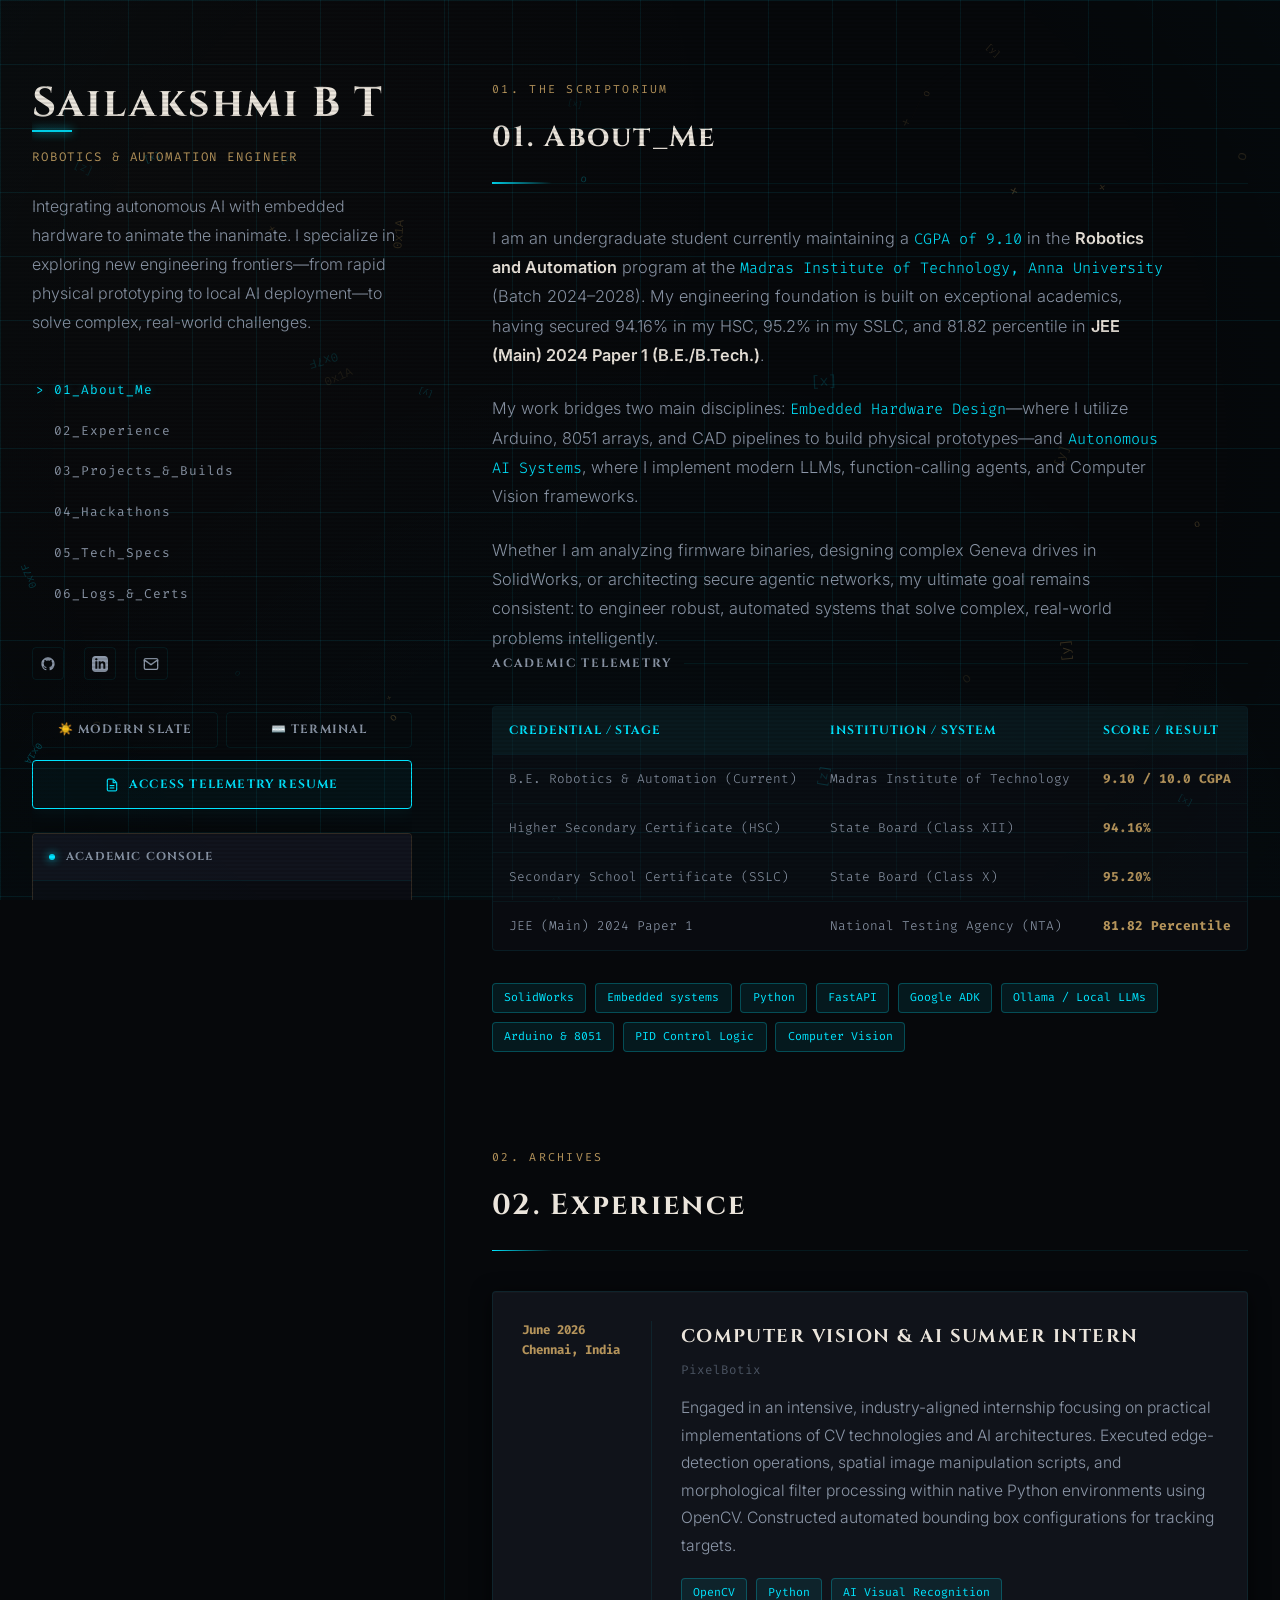
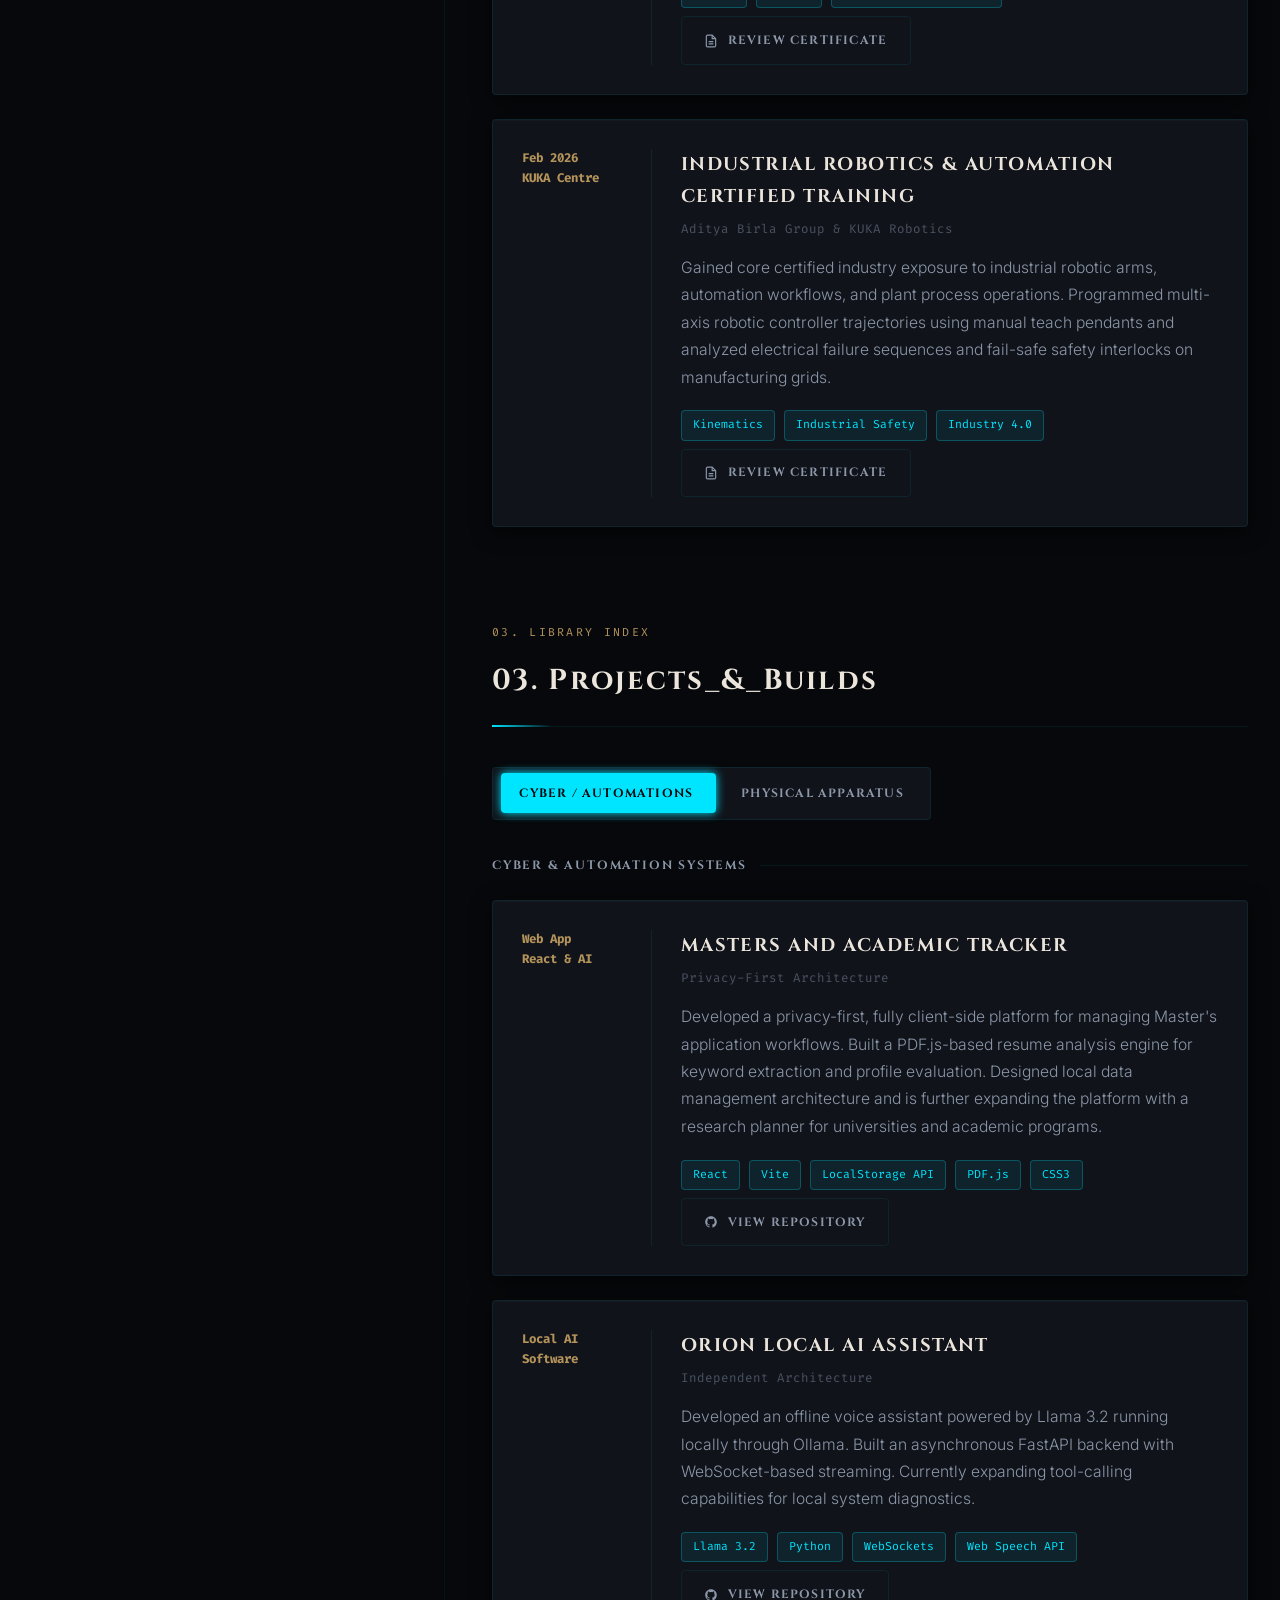
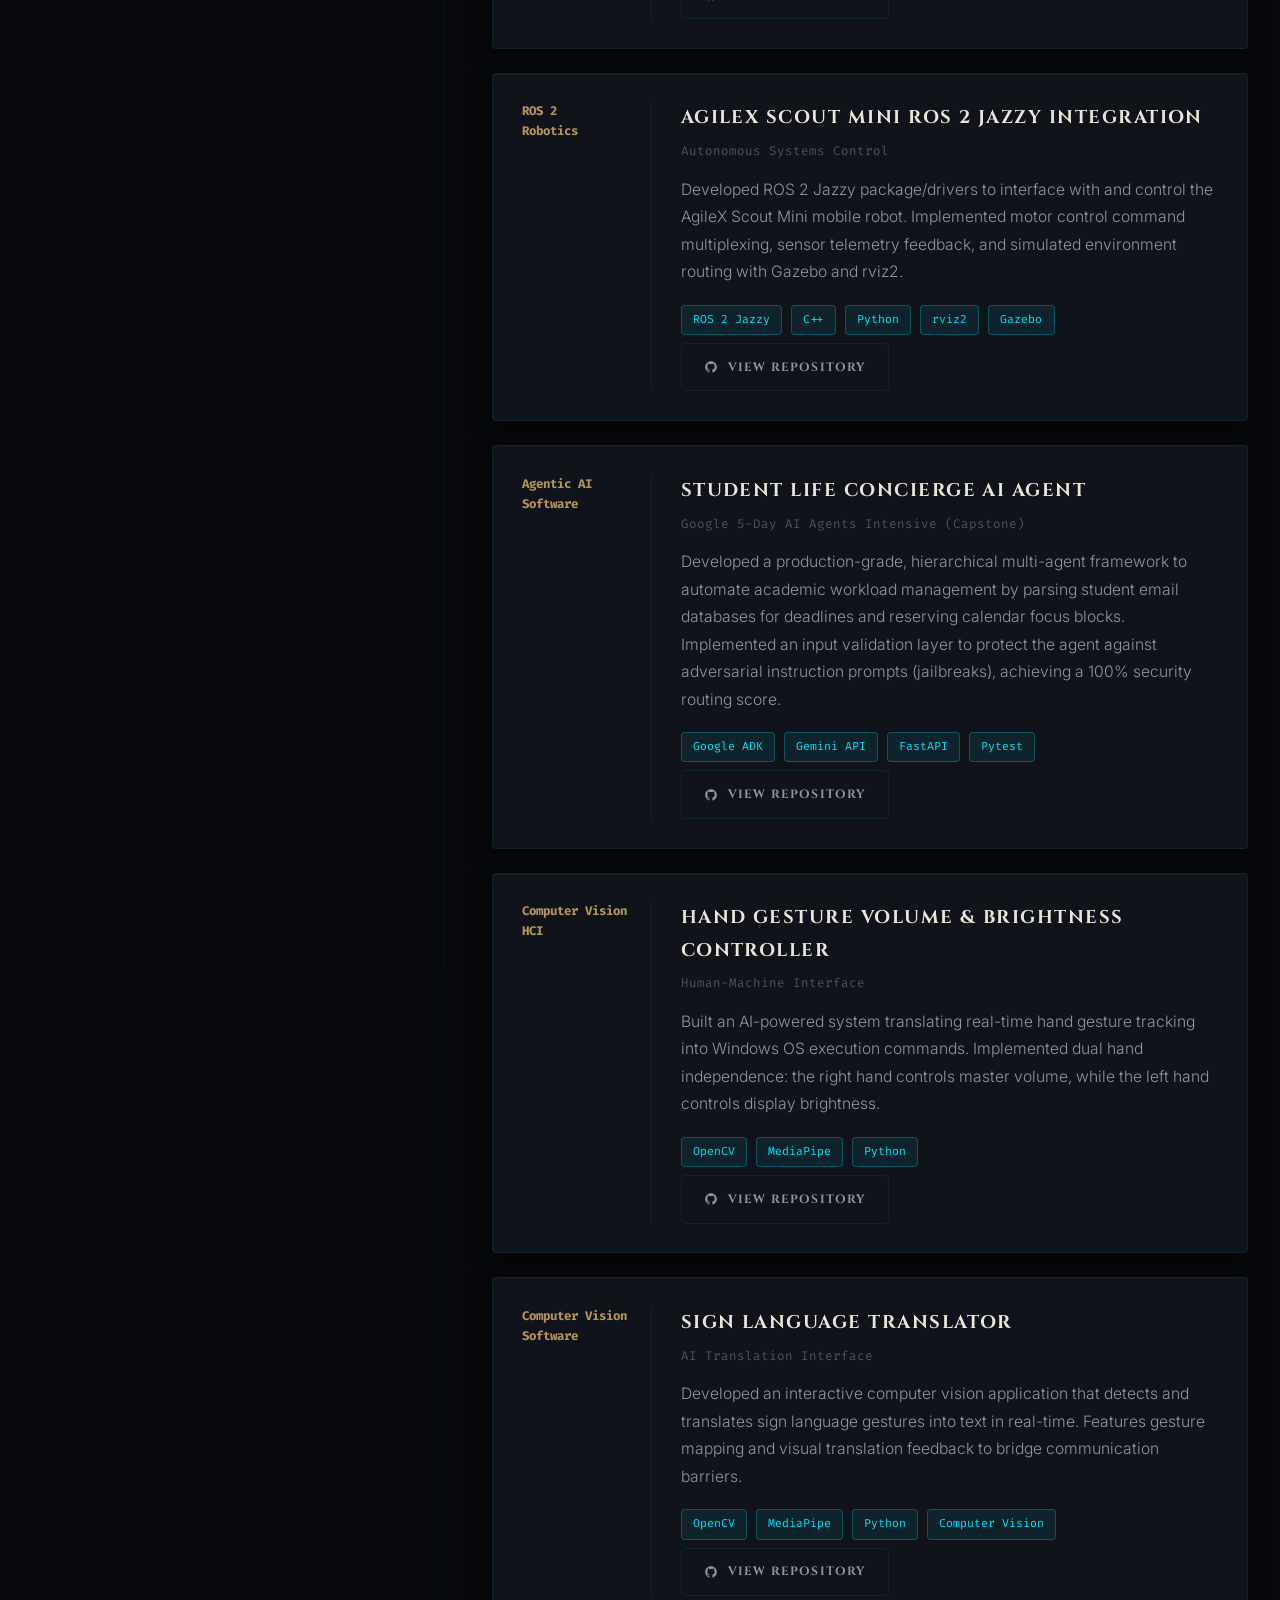
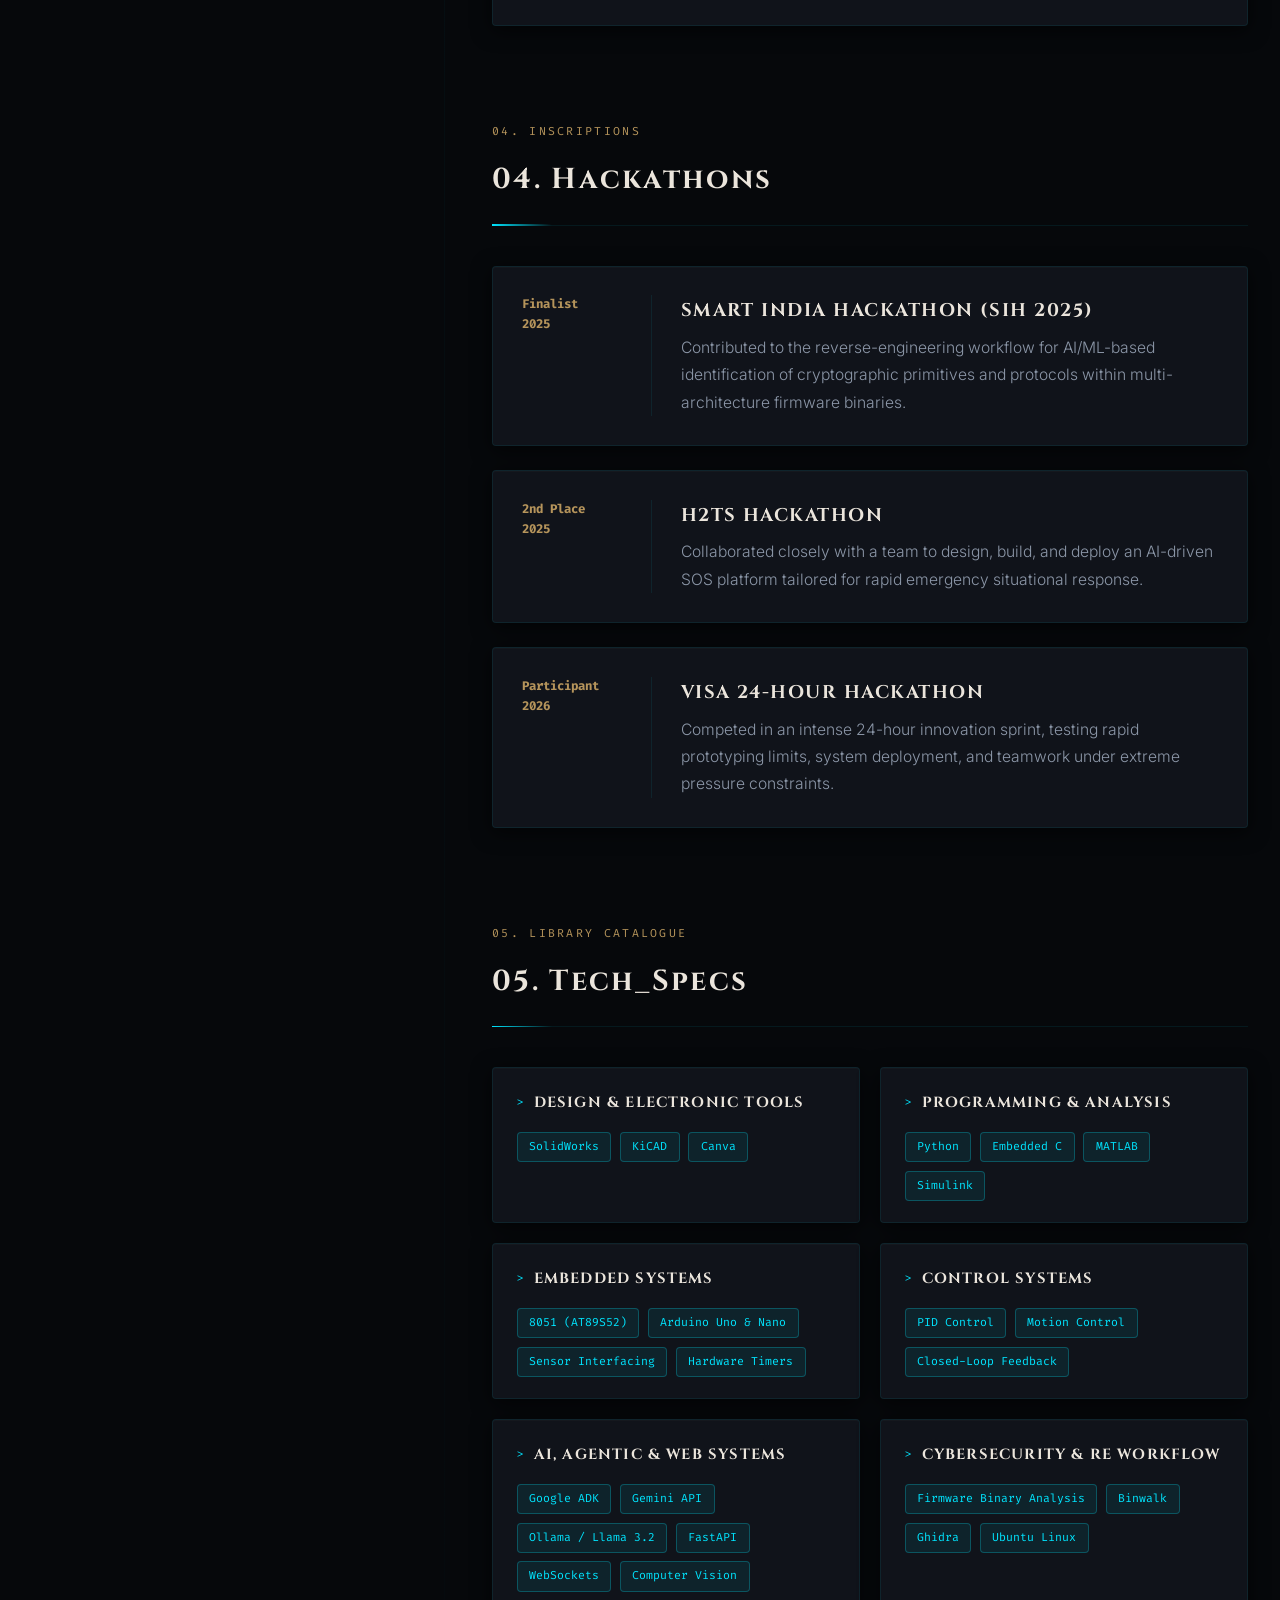
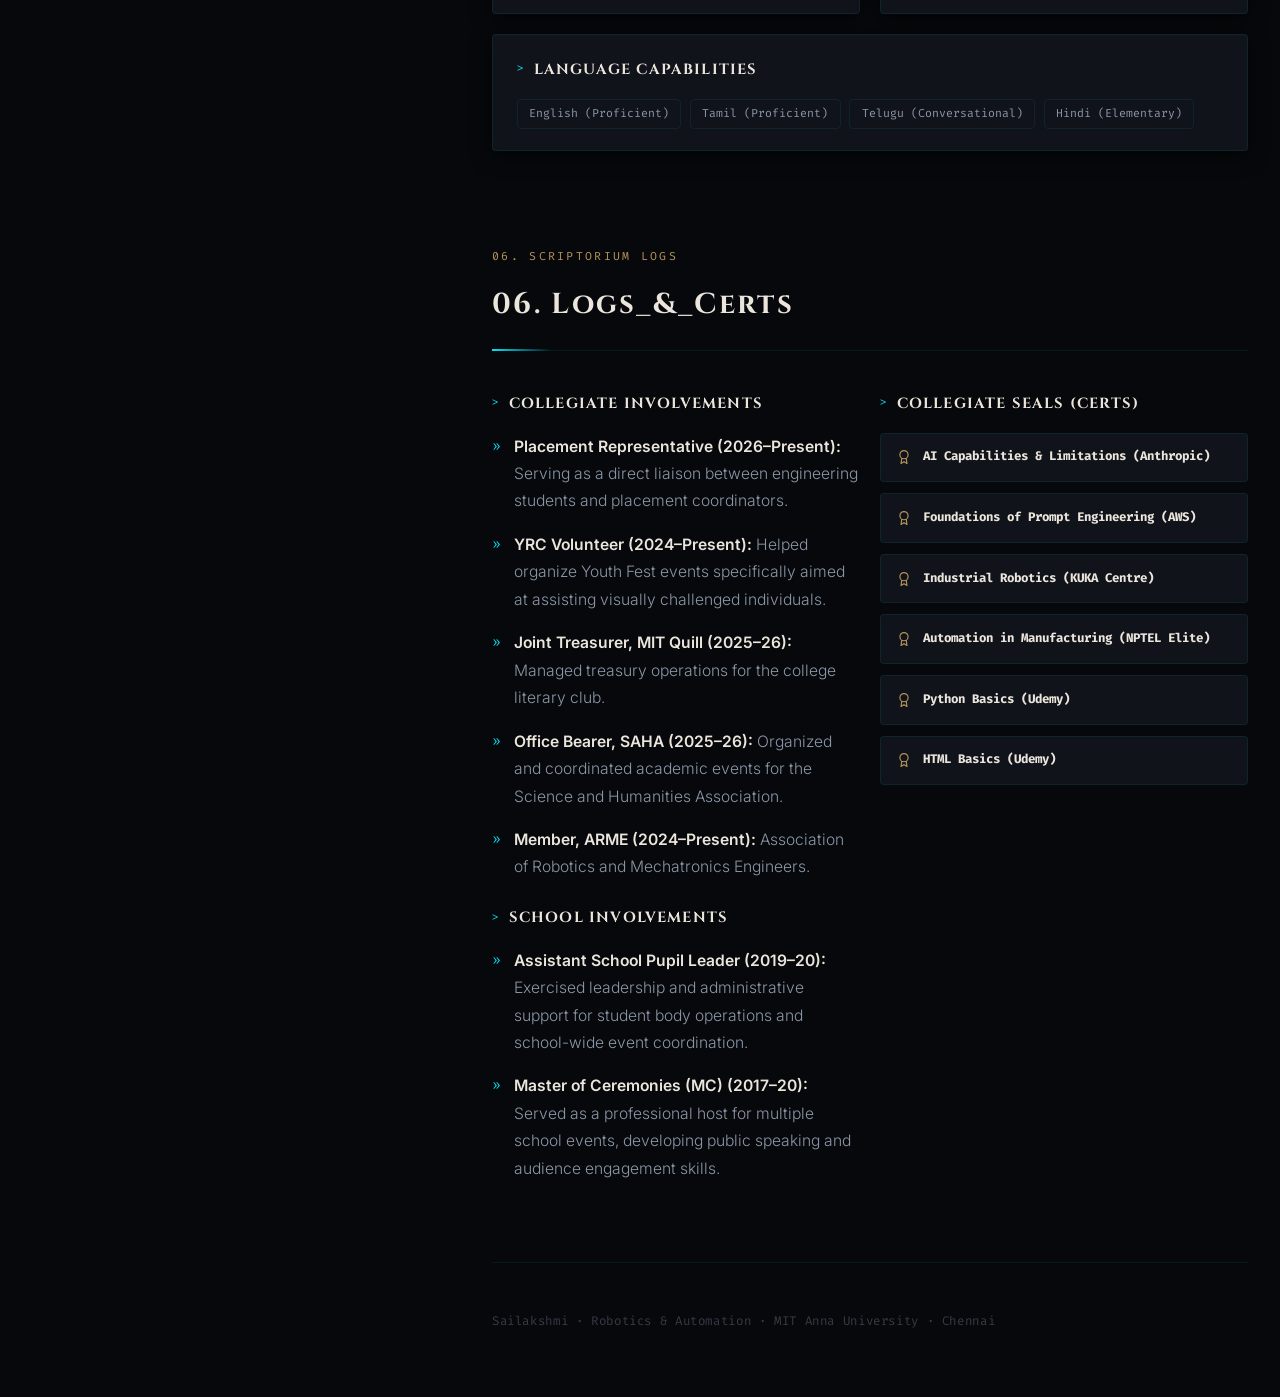
==== enhanced_portfolio/index.html @ 254a8ed5 "Update CGPA, remove Japanese, and add AgileX Scout Mini ROS 2 project" ====
<!DOCTYPE html>
<html lang="en">
<head>
<meta charset="UTF-8" />
<meta name="viewport" content="width=device-width, initial-scale=1.0" />
<title>Sailakshmi's Portfolio</title>
<meta name="description" content="Sailakshmi B T — Robotics & Automation Engineer. Deep-sea electronics, cyber-physical feedback, and autonomous AI systems." />
<link rel="icon" type="image/jpg" href="favicon.jpg" />
<link rel="preconnect" href="https://fonts.googleapis.com" />
<link rel="preconnect" href="https://fonts.gstatic.com" crossorigin />
<link href="https://fonts.googleapis.com/css2?family=Cinzel:wght@500;700;900&family=Inter:wght@300;400;500;600;700&family=Fira+Code:wght@400;500&display=swap" rel="stylesheet">
<style>
/* ============================================================
   TOKENS — NEO-ACADEMIA (DARK ACADEMIA + FUTURISTIC)
   ============================================================ */
:root {
  --void:      #06080B; /* Deep crypt cyber black */
  --panel:     #10131A; /* Matte charcoal stone shelf */
  --panel-2:   #171B26; /* Dark leather workstation */
  --line:      rgba(0, 229, 255, 0.08); /* Glowing neon cyan circuits */
  --line-strong: rgba(181, 148, 91, 0.22); /* Warm matte gold */
  --paper:     #EBE5DC; /* Antique book paper white */
  --muted:     #8C97A8; /* Sleek steel slate */
  --muted-2:   #4A5361; /* Depth shadows */
  --signal:    #00E5FF; /* Luminescent cyan */
  --signal-dim: rgba(0, 229, 255, 0.08);
  --volt:      #B5945B; /* Antique brass gold */
  --volt-dim:  rgba(181, 148, 91, 0.08);
  --danger:    #FF5252;

  --font-display: 'Cinzel', serif;
  --font-body: 'Inter', sans-serif;
  --font-mono: 'Fira Code', monospace;

  --radius-sm: 4px;
  --radius-md: 8px;
  --radius-lg: 12px;

  --shadow-card: 0 4px 20px rgba(0,0,0,0.65), inset 0 1px 0 rgba(255,255,255,0.02);
  --shadow-lift: 0 12px 36px rgba(0,0,0,0.85), 0 0 18px rgba(0, 229, 255, 0.12);

  --ease: cubic-bezier(0.16, 1, 0.3, 1);
  --sidebar-w: 380px;
}

[data-theme="slate"] {
  --void:        #DCD7CD; /* Soft Warm Muted Sand Base (Zero Glare, Matte) */
  --panel:       #E8E3D9; /* Soft Warm Card Shelf */
  --panel-2:     #D5CFC4; /* Soft Warm Secondary Container */
  --line:        rgba(100, 85, 70, 0.18); /* Earthy Muted Line */
  --line-strong: rgba(163, 120, 53, 0.35); /* Warm Bronze Accent Line */
  --paper:       #1F1C19; /* Soft Deep Espresso Ink Typography */
  --muted:       #4E473F; /* Soft Charcoal Text */
  --muted-2:     #6E655B; /* Muted Secondary Labels */
  --signal:      #215947; /* Calm Deep Forest Green */
  --signal-dim:  rgba(33, 89, 71, 0.08);
  --volt:        #A37835; /* Warm Antique Bronze */
  --volt-dim:    rgba(163, 120, 53, 0.08);
  --shadow-card: 0 4px 18px rgba(45, 38, 30, 0.07);
  --shadow-lift: 0 12px 28px -6px rgba(45, 38, 30, 0.12), 0 0 0 1px rgba(163, 120, 53, 0.2);
}

[data-theme="slate"] body {
  background-color: var(--void);
  background-image:
    radial-gradient(circle at 50% 0%, rgba(163, 120, 53, 0.06), transparent 50%),
    radial-gradient(circle at 90% 80%, rgba(33, 89, 71, 0.05), transparent 45%),
    linear-gradient(rgba(100, 85, 70, 0.05) 1px, transparent 1px),
    linear-gradient(90deg, rgba(100, 85, 70, 0.05) 1px, transparent 1px);
  background-size: auto, auto, 48px 48px, 48px 48px;
}

[data-theme="slate"] .overlay-cyber { display: none !important; }
[data-theme="slate"] #canvas-neo-library { opacity: 0.12 !important; filter: sepia(0.5); }

/* TERMINAL SOFT WARM LIGHT MODE STYLING */
[data-theme="slate"] .terminal-card { 
  background: #E2DDD3 !important; 
  color: #1F1C19 !important; 
  border: 1px solid #C5BDAF !important;
  box-shadow: 0 4px 16px rgba(45, 38, 30, 0.06) !important;
}
[data-theme="slate"] .terminal-label { 
  background: #D5CFC4 !important; 
  color: #1F1C19 !important; 
  border-bottom: 1px solid #C5BDAF !important;
}
[data-theme="slate"] .terminal-output { 
  color: #2D2823 !important; 
}
[data-theme="slate"] .terminal-prompt {
  color: #215947 !important;
}
[data-theme="slate"] .terminal-input {
  color: #1F1C19 !important;
  caret-color: #215947 !important;
}
[data-theme="slate"] .terminal-line.system {
  color: #215947 !important;
}
[data-theme="slate"] .terminal-line.cmd {
  color: #1F1C19 !important;
}

/* CARDS & ELEMENTS */
[data-theme="slate"] .card, 
[data-theme="slate"] .skill-category, 
[data-theme="slate"] .academic-table-wrapper { 
  background: #E8E3D9 !important; 
  border: 1px solid rgba(195, 185, 170, 0.8) !important; 
  box-shadow: 0 4px 16px rgba(45, 38, 30, 0.05) !important; 
}
[data-theme="slate"] .card:hover {
  border-color: rgba(163, 120, 53, 0.5) !important;
  box-shadow: 0 10px 24px rgba(45, 38, 30, 0.1) !important;
}
[data-theme="slate"] .tag {
  background: #DCD6CC !important;
  border-color: #C8C0B2 !important;
  color: #38322B !important;
}
[data-theme="slate"] .btn-primary {
  background: #215947 !important;
  color: #FFFFFF !important;
  box-shadow: 0 4px 14px rgba(33, 89, 71, 0.25) !important;
}
[data-theme="slate"] .btn-primary:hover {
  background: #184436 !important;
}
[data-theme="slate"] .btn-ghost {
  border-color: #C8C0B2 !important;
  color: #4E473F !important;
}
[data-theme="slate"] .btn-ghost:hover {
  background: rgba(33, 89, 71, 0.1) !important;
  color: #215947 !important;
  border-color: #215947 !important;
}
[data-theme="slate"] .academic-table th {
  background: #D8D2C7 !important;
  color: #1F1C19 !important;
}
[data-theme="slate"] .academic-table tr:hover td {
  background: #DCD7CD !important;
}
[data-theme="slate"] .resume-fullscreen {
  background: #DCD7CD !important;
}
[data-theme="slate"] .resume-toolbar {
  background: #E8E3D9 !important;
  border-bottom-color: #C8C0B2 !important;
}

@media (prefers-reduced-motion: reduce) {
  *, *::before, *::after {
    animation-duration: 0.001ms !important;
    animation-iteration-count: 1 !important;
    transition-duration: 0.001ms !important;
    scroll-behavior: auto !important;
  }
  #canvas-neo-library { display: none !important; }
}

/* ============================================================
   RESET & SYSTEM
   ============================================================ */
*, *::before, *::after { box-sizing: border-box; margin: 0; padding: 0; }
html { scroll-behavior: smooth; }
html, body { height: 100%; }

body {
  background: var(--void);
  color: var(--paper);
  font-family: var(--font-body);
  font-size: 16px;
  line-height: 1.75;
  -webkit-font-smoothing: antialiased;
  overflow-x: hidden;
  background-image:
    radial-gradient(circle at 50% 120%, rgba(0, 229, 255, 0.03), transparent 60%),
    radial-gradient(circle at 10% 20%, rgba(181, 148, 91, 0.03), transparent 45%),
    linear-gradient(var(--line) 1px, transparent 1px),
    linear-gradient(90deg, var(--line) 1px, transparent 1px);
  background-size: auto, auto, 64px 64px, 64px 64px;
  background-attachment: fixed;
}
body.no-scroll { overflow: hidden; }

/* Interactive background canvas */
#canvas-neo-library {
  position: fixed; inset: 0;
  pointer-events: none;
  z-index: 0;
}

/* Subtle CRT scanline overlay */
.overlay-cyber {
  position: fixed; inset: 0;
  pointer-events: none;
  z-index: 9999;
  background: 
    linear-gradient(rgba(10, 13, 20, 0) 50%, rgba(0, 0, 0, 0.12) 50%),
    radial-gradient(circle at 50% 50%, transparent 60%, rgba(0, 229, 255, 0.015) 100%);
  background-size: 100% 4px, auto;
  opacity: 0.85;
}

img { max-width: 100%; display: block; filter: saturate(0.85) contrast(1.05) brightness(0.95); }
a { color: inherit; text-decoration-color: var(--line); transition: color 0.25s var(--ease), text-decoration-color 0.25s var(--ease); }
a:hover { color: var(--signal); }
button { font: inherit; color: inherit; }
ul { list-style: none; }

/* Focus states */
a:focus-visible,
button:focus-visible,
input:focus-visible,
summary:focus-visible {
  outline: 2px solid var(--signal);
  outline-offset: 3px;
  border-radius: 4px;
}

.skip-link {
  position: fixed;
  top: -60px;
  left: 1rem;
  z-index: 20000;
  background: var(--signal);
  color: var(--void);
  font-family: var(--font-mono);
  font-size: 0.85rem;
  padding: 0.65rem 1.1rem;
  border-radius: var(--radius-sm);
  transition: top 0.25s var(--ease);
}
.skip-link:focus { top: 1rem; }

/* ============================================================
   PAGE LOADER & PROGRESS BAR
   ============================================================ */
.loader {
  position: fixed; inset: 0; z-index: 30000;
  display: flex; flex-direction: column; align-items: center; justify-content: center;
  gap: 1.5rem;
  background: var(--void);
  transition: opacity 0.6s var(--ease), visibility 0.6s var(--ease);
}
.loader.hidden { opacity: 0; visibility: hidden; pointer-events: none; }
.loader-mark { 
  font-family: var(--font-display); font-size: 2.2rem; font-weight: 700; color: var(--signal); 
  text-shadow: 0 0 12px var(--signal);
  animation: loaderGlow 2.5s ease-in-out infinite; 
}
.loader-bar { width: 140px; height: 1px; background: rgba(0, 229, 255, 0.15); overflow: hidden; position: relative; }
.loader-bar span {
  display: block; height: 100%; width: 40%;
  background: linear-gradient(90deg, transparent, var(--signal), var(--volt), transparent);
  animation: loaderSlide 1.5s ease-in-out infinite;
}
@keyframes loaderSlide { 0% { transform: translateX(-120%); } 100% { transform: translateX(300%); } }
@keyframes loaderGlow {
  0%, 100% { opacity: 0.4; filter: blur(1px); }
  50% { opacity: 1; filter: blur(0); }
}

.progress-rail { position: fixed; top: 0; left: 0; right: 0; height: 2px; z-index: 12000; background: transparent; }
.progress-bar { height: 100%; width: 0%; background: linear-gradient(90deg, var(--signal), var(--volt)); box-shadow: 0 0 8px var(--signal); transition: width 0.1s linear; }

/* ============================================================
   LAYOUT SHELL
   ============================================================ */
.shell { position: relative; max-width: 1360px; margin: 0 auto; padding: 0 2rem; z-index: 1; }

@media (min-width: 1024px) {
  .shell { display: flex; align-items: flex-start; gap: 5rem; }
  .sidebar {
    width: var(--sidebar-w); flex-shrink: 0;
    position: sticky; top: 0; height: 100vh;
    padding: 5rem 0 3rem;
    display: flex; flex-direction: column; justify-content: space-between;
    overflow-y: auto; scrollbar-width: none;
  }
  .sidebar::-webkit-scrollbar { display: none; }
  .content { flex: 1; min-width: 0; padding: 5rem 0 4rem; position: relative; }
}

@media (max-width: 1023px) {
  .shell { padding: 0 1.25rem; }
  .sidebar { padding: 4rem 0 2rem; }
  .content { padding: 1rem 0 3rem; }
  .nav-links { display: flex; flex-wrap: wrap; gap: 0.8rem 1.2rem; margin-top: 1.8rem; }
}

/* ============================================================
   SIDEBAR & NAME
   ============================================================ */
.hero-name {
  font-family: var(--font-display);
  font-size: clamp(2rem, 4vw, 2.6rem);
  font-weight: 700;
  line-height: 1.15;
  color: var(--paper);
  margin-bottom: 0.8rem;
  position: relative;
  display: inline-block;
  letter-spacing: 0.05em;
}

/* Glowing cyan cyber horizontal beam crossing name slowly */
.hero-name::after {
  content: '';
  position: absolute;
  left: 0; bottom: -4px; width: 40px; height: 2px;
  background: var(--signal);
  box-shadow: 0 0 10px var(--signal);
  animation: cyberBeam 4s ease-in-out infinite;
}

@keyframes cyberBeam {
  0%, 100% { left: 0; width: 40px; }
  50% { left: calc(100% - 40px); width: 60px; }
}

.hero-role {
  font-family: var(--font-mono);
  font-size: 0.78rem;
  color: var(--volt);
  text-transform: uppercase;
  letter-spacing: 0.15em;
  margin-bottom: 1.5rem;
  display: inline-block;
}
.hero-desc { color: var(--muted); font-size: 1rem; line-height: 1.8; max-width: 380px; font-weight: 300; }

.nav-links { display: flex; flex-direction: column; gap: 0.25rem; margin-top: 2.2rem; }
.nav-item {
  position: relative;
  display: inline-flex;
  align-items: center;
  width: fit-content;
  padding: 0.45rem 0.25rem;
  color: var(--muted);
  font-family: var(--font-mono);
  font-size: 0.8rem;
  letter-spacing: 0.08em;
  text-decoration: none;
  transition: color 0.25s var(--ease), transform 0.25s var(--ease);
}
.nav-item::before {
  content: '>';
  font-size: 0.75rem;
  color: var(--signal);
  margin-right: 0.6rem;
  opacity: 0;
  transform: translateX(-5px);
  transition: all 0.25s var(--ease);
}
.nav-item:hover, .nav-item:focus-visible { color: var(--paper); transform: translateX(5px); }
.nav-item.active { color: var(--signal); text-shadow: 0 0 8px rgba(0, 229, 255, 0.25); }
.nav-item.active::before { opacity: 1; transform: translateX(0); }

.sidebar-bottom { margin-top: 2.2rem; }

.social-links { display: flex; align-items: center; gap: 1.2rem; margin-bottom: 1.5rem; }
.social-icon {
  color: var(--muted); display: inline-flex; padding: 0.45rem;
  border: 1px solid var(--line);
  border-radius: var(--radius-sm);
  transition: all 0.25s var(--ease);
}
.social-icon:hover, .social-icon:focus-visible {
  color: var(--signal);
  background: var(--signal-dim);
  border-color: var(--signal);
  box-shadow: 0 0 10px rgba(0, 229, 255, 0.2);
  transform: scale(1.05);
}
.social-icon svg { width: 16px; height: 16px; }

/* Neo Buttons */
.btn {
  display: inline-flex; align-items: center; justify-content: center; gap: 0.6rem;
  font-family: var(--font-display); font-size: 0.75rem; font-weight: 700;
  letter-spacing: 0.1em; text-decoration: none; text-transform: uppercase;
  padding: 0.8rem 1.4rem; border-radius: var(--radius-sm);
  border: 1px solid var(--line); cursor: pointer;
  transition: all 0.25s var(--ease);
}
.btn svg { width: 14px; height: 14px; flex-shrink: 0; }
.btn-block { width: 100%; margin-bottom: 1.5rem; }
.btn-primary {
  background: rgba(0, 229, 255, 0.04);
  color: var(--signal);
  border-color: var(--signal);
  box-shadow: 0 4px 15px rgba(0, 229, 255, 0.05);
}
.btn-primary:hover, .btn-primary:focus-visible {
  background: var(--signal);
  color: var(--void);
  transform: translateY(-2px);
  box-shadow: 0 8px 25px rgba(0, 229, 255, 0.35);
}
.btn-primary:active { transform: translateY(0); }

.btn-ghost {
  background: transparent;
  border-color: var(--line);
  color: var(--muted);
  margin-top: 0.5rem;
}
.btn-ghost:hover, .btn-ghost:focus-visible {
  border-color: var(--volt);
  color: var(--volt);
  background: var(--volt-dim);
  transform: translateY(-2px);
  box-shadow: 0 5px 15px rgba(181, 148, 91, 0.2);
}

/* Cyber Console Details */
.terminal-card {
  background: #0b0d13;
  border: 1px solid var(--line-strong);
  border-radius: var(--radius-sm);
  overflow: hidden;
  box-shadow: var(--shadow-card);
}
.terminal-label {
  display: flex; align-items: center; gap: 0.7rem;
  font-family: var(--font-display); font-size: 0.72rem; font-weight: 700;
  letter-spacing: 0.1em; text-transform: uppercase; color: var(--muted);
  padding: 0.8rem 1rem; cursor: pointer; user-select: none;
  list-style: none;
  background: #11141d;
}
.terminal-label::-webkit-details-marker { display: none; }
.terminal-dot {
  width: 6px; height: 6px; border-radius: 50%;
  background: var(--signal);
  box-shadow: 0 0 8px var(--signal);
  flex-shrink: 0;
  animation: pulseBeacon 2s ease-in-out infinite;
}
.terminal-body { border-top: 1px solid var(--line); padding: 1rem; }

.terminal-output { height: 160px; overflow-y: auto; margin-bottom: 0.8rem; padding-right: 6px; font-family: var(--font-mono); font-size: 0.78rem; }
.terminal-output::-webkit-scrollbar { width: 3px; }
.terminal-output::-webkit-scrollbar-thumb { background: var(--line-strong); border-radius: 2px; }

.terminal-line { margin-bottom: 0.5rem; white-space: pre-wrap; color: var(--muted); line-height: 1.6; }
.terminal-line.cmd { color: var(--paper); font-weight: 700; }
.terminal-line.system { color: var(--signal); }
.terminal-line.error { color: var(--danger); }
.terminal-line.success { color: var(--volt); }
.terminal-line a { color: var(--signal); text-decoration: underline; }

.terminal-input-row { display: flex; gap: 0.5rem; align-items: center; border-top: 1px dashed var(--line); padding-top: 0.8rem; }
.terminal-prompt { color: var(--signal); font-family: var(--font-mono); font-size: 0.75rem; font-weight: 700; white-space: nowrap; }
.terminal-input {
  background: transparent; border: none; outline: none;
  color: var(--paper); font-family: var(--font-mono); font-size: 0.78rem;
  flex: 1; caret-color: var(--signal); min-width: 0;
}
@keyframes pulseBeacon {
  0%, 100% { transform: scale(0.9); opacity: 0.5; }
  50% { transform: scale(1.1); opacity: 1; }
}

/* ============================================================
   MAIN CONTENT
   ============================================================ */
section { position: relative; margin-bottom: 6rem; scroll-margin-top: 2rem; }
section:last-of-type { margin-bottom: 4rem; }

.eyebrow {
  font-family: var(--font-mono); font-size: 0.72rem; color: var(--volt);
  text-transform: uppercase; letter-spacing: 0.2em; margin-bottom: 0.8rem;
}
.section-title {
  font-family: var(--font-display); font-size: clamp(1.4rem, 3vw, 1.8rem);
  font-weight: 700; color: var(--paper);
  margin-bottom: 2.5rem; padding-bottom: 1.2rem;
  border-bottom: 1px solid var(--line);
  position: relative;
  letter-spacing: 0.08em;
}
.section-title::after {
  content: ''; position: absolute; bottom: -1px; left: 0; width: 60px; height: 1.5px;
  background: linear-gradient(90deg, var(--signal), transparent);
}

.subsection-title {
  font-family: var(--font-display); font-size: 0.75rem; color: var(--muted);
  font-weight: 700; letter-spacing: 0.15em; text-transform: uppercase; margin: 0 0 1.5rem;
  display: flex; align-items: center; gap: 0.8rem;
}
.subsection-title::after { content: ''; flex: 1; height: 1px; background: var(--line); }

.prose p { color: var(--muted); font-size: 1.02rem; line-height: 1.8; margin-bottom: 1.5rem; max-width: 68ch; font-weight: 300; }
.prose p:last-child { margin-bottom: 0; }
.highlight { color: var(--signal); font-family: var(--font-mono); font-size: 0.95rem; }
strong { font-weight: 600; color: var(--paper); }

/* Left signature trace rail next to content */
.trace-rail {
  display: none;
}
@media (min-width: 1024px) {
  .trace-rail {
    display: block; position: absolute; left: -3rem; top: 0; bottom: 0; width: 1px;
    background: linear-gradient(180deg, var(--line), transparent);
  }
  .trace-fill {
    position: absolute; left: 0; top: 0; width: 100%; height: 0%;
    background: linear-gradient(180deg, var(--signal), transparent);
    box-shadow: 0 0 8px var(--signal);
    transition: height 0.15s linear;
  }
}

/* Reveal Scroll Animations */
.reveal { opacity: 0; transform: translateY(20px); transition: opacity 0.8s var(--ease), transform 0.8s var(--ease); }
.reveal.in-view { opacity: 1; transform: translateY(0); }

/* ============================================================
   TELEMETRY SHELVES (CARDS)
   ============================================================ */
.card {
  display: grid; grid-template-columns: 1fr; gap: 1.2rem;
  padding: 1.8rem; margin-bottom: 1.5rem;
  background: var(--panel);
  border: 1px solid var(--line);
  border-radius: var(--radius-sm);
  box-shadow: var(--shadow-card);
  transition: all 0.4s var(--ease);
  position: relative;
  overflow: hidden;
}
@media (min-width: 640px) { .card { grid-template-columns: 130px 1fr; gap: 1.8rem; } }

/* Glowing geometric corner outlines on hover */
.card::before {
  content: '';
  position: absolute; inset: 0;
  border: 1.5px solid var(--signal);
  opacity: 0;
  pointer-events: none;
  transition: opacity 0.4s var(--ease);
  z-index: 2;
  border-radius: var(--radius-sm);
  clip-path: polygon(0 0, 15px 0, 15px 1.5px, 1.5px 1.5px, 1.5px 15px, 0 15px,
                     0 100%, 15px 100%, 15px calc(100% - 1.5px), 1.5px calc(100% - 1.5px), 1.5px calc(100% - 15px), 0 calc(100% - 15px),
                     100% 100%, 100% calc(100% - 15px), calc(100% - 1.5px) calc(100% - 15px), calc(100% - 1.5px) calc(100% - 1.5px), calc(100% - 15px) calc(100% - 1.5px), calc(100% - 15px) 100%,
                     100% 0, 100% 15px, calc(100% - 1.5px) 15px, calc(100% - 1.5px) 1.5px, calc(100% - 15px) 1.5px, calc(100% - 15px) 0);
}

.card:hover {
  border-color: rgba(0, 229, 255, 0.35);
  box-shadow: var(--shadow-lift);
  transform: translateY(-3px);
  background: var(--panel-2);
}
.card:hover::before { opacity: 1; }

.card-meta {
  font-family: var(--font-mono); font-size: 0.78rem; color: var(--volt);
  line-height: 1.6; font-weight: 700;
  border-right: none;
  padding-right: 0;
}
@media (min-width: 640px) {
  .card-meta {
    border-right: 1px solid var(--line);
    padding-right: 0.5rem;
  }
}

.card-body h3 {
  font-family: var(--font-display); font-size: 1.15rem; font-weight: 700;
  color: var(--paper); margin-bottom: 0.4rem; letter-spacing: 0.08em;
  transition: color 0.25s var(--ease);
  text-transform: uppercase;
}
.card:hover .card-body h3 { color: var(--signal); }
.card-body .org {
  font-family: var(--font-mono); color: var(--muted-2);
  margin-bottom: 0.8rem; display: block; font-size: 0.78rem;
  letter-spacing: 0.08em;
}
.card-body p { font-size: 0.98rem; color: var(--muted); line-height: 1.75; margin-bottom: 1.2rem; font-weight: 300; }
.card-body p:last-child { margin-bottom: 0; }

/* Cyber tags */
.tags-wrapper { display: flex; flex-wrap: wrap; gap: 0.55rem; }
.tag {
  font-family: var(--font-mono); font-size: 0.72rem; color: var(--signal);
  background: var(--signal-dim); padding: 0.25rem 0.7rem; border-radius: var(--radius-sm);
  border: 1px solid rgba(0, 229, 255, 0.25); white-space: nowrap;
}
.tag-neutral { color: var(--muted); border-color: var(--line); background: transparent; }
.tag-live { color: var(--volt); border-color: rgba(181, 148, 91, 0.35); background: rgba(181, 148, 91, 0.08); }

/* Switcher button design */
.filter-switcher {
  position: relative; display: inline-flex; gap: 0.4rem;
  padding: 0.35rem; margin-bottom: 2.2rem;
  background: var(--panel); border: 1px solid var(--line);
  border-radius: var(--radius-sm);
}
.filter-btn {
  position: relative; z-index: 1;
  font-family: var(--font-display); font-size: 0.75rem; font-weight: 700;
  color: var(--muted); background: transparent; border: none;
  padding: 0.6rem 1.3rem; border-radius: var(--radius-sm); cursor: pointer;
  transition: color 0.3s var(--ease);
  text-transform: uppercase;
  letter-spacing: 0.1em;
}
.filter-btn.active { color: var(--void); }
.filter-indicator {
  position: absolute; top: 0.35rem; left: 0.35rem; height: calc(100% - 0.7rem);
  width: 0; border-radius: var(--radius-sm);
  background: var(--signal);
  box-shadow: 0 0 10px var(--signal);
  transition: transform 0.35s var(--ease), width 0.35s var(--ease);
}

.branch-group { display: none; }
.branch-group.active { display: block; animation: cyberFadeIn 0.5s var(--ease); }
@keyframes cyberFadeIn {
  from { opacity: 0; transform: scale(0.99); }
  to { opacity: 1; transform: scale(1); }
}

/* ============================================================
   TELEMETRY SPECS (SKILLS GRID ALIGNMENT FIX)
   ============================================================ */
.skill-grid { 
  display: grid; 
  grid-template-columns: 1fr; 
  gap: 1.25rem; 
  align-items: stretch;
}
@media (min-width: 640px) { 
  .skill-grid { grid-template-columns: repeat(2, 1fr); } 
}

.skill-category {
  background: var(--panel);
  border: 1px solid var(--line);
  border-radius: var(--radius-sm);
  padding: 1.35rem 1.5rem;
  display: flex;
  flex-direction: column;
  justify-content: flex-start;
  height: 100%;
  box-shadow: var(--shadow-card);
  transition: all 0.3s var(--ease);
}

.skill-category:hover {
  border-color: var(--line-strong);
  box-shadow: var(--shadow-lift);
  transform: translateY(-2px);
  background: var(--panel-2);
}

.skill-category-wide { grid-column: 1 / -1; }

.skill-category h4, .list-heading {
  font-family: var(--font-display); font-size: 0.92rem; font-weight: 700;
  color: var(--paper); margin-bottom: 1rem; letter-spacing: 0.08em;
  display: flex; align-items: center; gap: 0.6rem;
  text-transform: uppercase;
}
.skill-category h4::before, .list-heading::before {
  content: '>'; color: var(--signal); font-size: 0.8rem; flex-shrink: 0;
}

.simple-list li {
  font-size: 0.98rem; color: var(--muted); margin-bottom: 1rem;
  padding-left: 1.4rem; position: relative; line-height: 1.75; font-weight: 300;
}
.simple-list li::before {
  content: "»"; font-family: var(--font-mono); position: absolute; left: 0; top: 0px;
  color: var(--signal); font-size: 0.95rem;
}

.cert-list { display: flex; flex-direction: column; gap: 0.7rem; margin-top: 1rem; }
.cert-link {
  display: inline-flex; align-items: center; gap: 0.75rem;
  font-family: var(--font-mono); font-size: 0.78rem; font-weight: 700;
  color: var(--paper); background: var(--panel);
  border: 1px solid var(--line); padding: 0.8rem 1rem; border-radius: var(--radius-sm);
  text-decoration: none; transition: all 0.25s var(--ease);
}
.cert-link svg { width: 14px; height: 14px; color: var(--volt); flex-shrink: 0; }
.cert-link:hover, .cert-link:focus-visible {
  border-color: var(--signal);
  background: var(--signal-dim);
  box-shadow: 0 0 10px rgba(0, 229, 255, 0.2);
  transform: translateX(4px);
}

/* Academic telemetry table */
.academic-table-wrapper {
  margin: 2rem 0;
  overflow-x: auto;
  border: 1px solid var(--line);
  border-radius: var(--radius-sm);
  background: rgba(16, 19, 26, 0.4);
}
.academic-table {
  width: 100%;
  border-collapse: collapse;
  font-family: var(--font-mono);
  font-size: 0.8rem;
  text-align: left;
}
.academic-table th {
  background: rgba(0, 229, 255, 0.05);
  color: var(--signal);
  font-family: var(--font-display);
  font-size: 0.75rem;
  font-weight: 700;
  text-transform: uppercase;
  letter-spacing: 0.08em;
  padding: 0.8rem 1rem;
  border-bottom: 1px solid var(--line);
}
.academic-table td {
  padding: 0.8rem 1rem;
  color: var(--muted);
  border-bottom: 1px solid rgba(0, 229, 255, 0.05);
  font-weight: 300;
}
.academic-table tr:last-child td {
  border-bottom: none;
}
.academic-table tr:hover td {
  color: var(--paper);
  background: rgba(0, 229, 255, 0.02);
}
.academic-table .score-highlight {
  color: var(--volt);
  font-weight: 700;
}

/* ============================================================
   FOOTER
   ============================================================ */
.site-footer {
  border-top: 1px solid var(--line); padding-top: 2.5rem; margin-top: 3rem;
  font-family: var(--font-mono); font-size: 0.78rem; color: var(--muted-2); text-align: left;
  letter-spacing: 0.05em;
}
.site-footer span { color: var(--signal); font-weight: 700; }
.footer-sub { margin-top: 0.5rem; color: var(--muted-2); opacity: 0.7; }

/* ============================================================
   BACK TO TOP
   ============================================================ */
.back-to-top {
  position: fixed; right: 2rem; bottom: 2rem; z-index: 9000;
  width: 44px; height: 44px; border-radius: var(--radius-sm);
  background: var(--panel); border: 1px solid var(--line-strong);
  color: var(--signal); display: flex; align-items: center; justify-content: center;
  cursor: pointer; opacity: 0; visibility: hidden; transform: translateY(10px);
  transition: all 0.3s var(--ease);
  box-shadow: var(--shadow-card);
}
.back-to-top.visible { opacity: 1; visibility: visible; transform: translateY(0); }
.back-to-top:hover, .back-to-top:focus-visible {
  border-color: var(--signal);
  background: var(--panel-2);
  transform: translateY(-4px);
  box-shadow: 0 0 10px rgba(0, 229, 255, 0.25);
}
.back-to-top svg { width: 16px; height: 16px; }

/* ============================================================
   THE SCROLL ROOM (RESUME MODAL)
   ============================================================ */
.resume-fullscreen {
  display: none; position: fixed; inset: 0; z-index: 25000; background: var(--void);
  flex-direction: column;
}
.resume-fullscreen.active { display: flex; animation: fadeInSub 0.4s var(--ease); }
@keyframes fadeInSub { from { opacity: 0; } to { opacity: 1; } }
.resume-toolbar {
  height: 72px; display: flex; align-items: center; justify-content: space-between;
  padding: 0 1.8rem; background: var(--panel); border-bottom: 1px solid var(--line);
  flex-shrink: 0;
}
.resume-pdf-container { flex: 1; position: relative; width: 100%; overflow: hidden; }
.resume-pdf-container iframe { width: 100%; height: 100%; border: none; position: absolute; inset: 0; background: var(--void); }
.back-text-btn {
  background: none; border: none; color: var(--paper); font-family: var(--font-mono);
  font-weight: 700; font-size: 0.8rem; cursor: pointer; display: inline-flex; align-items: center;
  gap: 0.6rem; padding: 0.5rem 0; transition: color 0.25s var(--ease);
  text-transform: uppercase; letter-spacing: 0.05em;
}
.back-text-btn svg { width: 15px; height: 15px; }
.back-text-btn:hover, .back-text-btn:focus-visible { color: var(--signal); }

/* ============================================================
   RESPONSIVE NAVIGATION
   ============================================================ */
@media (max-width: 1023px) {
  .card { grid-template-columns: 1fr; }
  .content { padding: 1rem 0 5.8rem; }
  .mobile-nav { display: block; }
}

.mobile-nav {
  display: none;
  position: fixed;
  left: 0;
  right: 0;
  bottom: 0;
  z-index: 15000;
  padding: 0.85rem 1rem calc(0.85rem + env(safe-area-inset-bottom));
  background: rgba(16, 19, 26, 0.96);
  backdrop-filter: blur(20px);
  border-top: 1px solid var(--line);
  box-shadow: 0 -15px 35px rgba(0, 0, 0, 0.5);
}

.mobile-nav-links {
  display: flex;
  align-items: center;
  gap: 0.6rem;
  overflow-x: auto;
  padding-bottom: 0.2rem;
  scrollbar-width: none;
}
.mobile-nav-links::-webkit-scrollbar { display: none; }

.mobile-nav-item {
  flex: 0 0 auto;
  display: inline-flex;
  align-items: center;
  justify-content: center;
  padding: 0.7rem 1.1rem;
  border-radius: var(--radius-sm);
  border: 1px solid var(--line);
  background: rgba(0, 229, 255, 0.02);
  color: var(--muted);
  font-family: var(--font-mono);
  font-size: 0.75rem;
  white-space: nowrap;
  transition: all 0.25s var(--ease);
  text-transform: uppercase;
  letter-spacing: 0.05em;
}
.mobile-nav-item:hover,
.mobile-nav-item:focus-visible {
  color: var(--paper);
  background: var(--signal-dim);
  border-color: var(--signal);
}
.mobile-nav-item.active {
  color: var(--signal);
  background: var(--signal-dim);
  border-color: var(--signal);
}

@media (max-width: 1023px) {
  .back-to-top { bottom: calc(6.5rem + env(safe-area-inset-bottom)); z-index: 16000; }
  .mobile-nav { display: block; }
}

@media (max-width: 480px) {
  .shell { padding: 0 1.2rem; }
  .hero-name { font-size: 1.8rem; }
  .terminal-output { height: 130px; }
  .back-to-top { right: 1.2rem; width: 40px; height: 40px; }
}
</style>
</head>
<body>

<a class="skip-link" href="#main-content">Skip to main content</a>

<!-- Background canvas -->
<canvas id="canvas-neo-library"></canvas>

<!-- Subtle CRT overlay -->
<div class="overlay-cyber"></div>

<!-- Page loader -->
<div id="loader" class="loader" aria-hidden="true">
  <div class="loader-mark">INITIALIZING SCRIPTORIUM...</div>
  <div class="loader-bar"><span></span></div>
</div>

<!-- Scroll progress indicator -->
<div class="progress-rail" aria-hidden="true"><div id="progressBar" class="progress-bar"></div></div>

<div class="shell">

  <header class="sidebar" id="sidebar">
    <div class="sidebar-top">
      <h1 class="hero-name" id="heroName">Sailakshmi B T</h1>
      <p class="hero-role">Robotics &amp; Automation Engineer</p>
      <p class="hero-desc">Integrating autonomous AI with embedded hardware to animate the inanimate. I specialize in exploring new engineering frontiers—from rapid physical prototyping to local AI deployment—to solve complex, real-world challenges.</p>

      <nav class="side-nav" aria-label="Section navigation">
        <ul class="nav-links">
          <li><a href="#about" class="nav-item">01_About_Me</a></li>
          <li><a href="#experience" class="nav-item">02_Experience</a></li>
          <li><a href="#projects" class="nav-item">03_Projects_&_Builds</a></li>
          <li><a href="#hackathons" class="nav-item">04_Hackathons</a></li>
          <li><a href="#skills" class="nav-item">05_Tech_Specs</a></li>
          <li><a href="#leadership" class="nav-item">06_Logs_&_Certs</a></li>
        </ul>
      </nav>
    </div>

    <div class="sidebar-bottom">
      <div class="social-links">
        <a href="https://github.com/Saibts" target="_blank" rel="noopener" class="social-icon" aria-label="GitHub profile (opens in new tab)">
          <svg viewBox="0 0 24 24" fill="currentColor" aria-hidden="true"><path d="M12 2C6.477 2 2 6.477 2 12c0 4.418 2.865 8.166 6.839 9.489.5.09.682-.217.682-.482 0-.237-.009-.866-.013-1.7-2.782.604-3.369-1.34-3.369-1.34-.454-1.156-1.11-1.462-1.11-1.462-.907-.62.069-.608.069-.608 1.003.07 1.531 1.03 1.531 1.03.892 1.529 2.341 1.087 2.91.831.092-.646.35-1.086.636-1.336-2.22-.253-4.555-1.11-4.555-4.943 0-1.091.39-1.984 1.029-2.683-.103-.253-.446-1.27.098-2.647 0 0 .84-.269 2.75 1.025A9.578 9.578 0 0 1 12 6.836c.85.004 1.705.114 2.504.337 1.909-1.294 2.747-1.025 2.747-1.025.546 1.377.202 2.394.1 2.647.64.699 1.028 1.592 1.028 2.683 0 3.842-2.339 4.687-4.566 4.935.359.309.678.919.678 1.852 0 1.336-.012 2.415-.012 2.741 0 .267.18.577.688.48C19.138 20.163 22 16.418 22 12c0-5.523-4.477-10-10-10z"/></svg>
        </a>
        <a href="https://linkedin.com/in/sailakshmi-65a696327" target="_blank" rel="noopener" class="social-icon" aria-label="LinkedIn profile (opens in new tab)">
          <svg viewBox="0 0 24 24" fill="currentColor" aria-hidden="true"><path d="M19 0h-14c-2.761 0-5 2.239-5 5v14c0 2.761 2.239 5 5 5h14c2.762 0 5-2.239 5-5v-14c0-2.761-2.238-5-5-5zm-11 19h-3v-11h3v11zm-1.5-12.268c-.966 0-1.75-.79-1.75-1.764s.784-1.764 1.75-1.764 1.75.79 1.75 1.764-.783 1.764-1.75 1.764zm13.5 12.268h-3v-5.604c0-3.368-4-3.113-4 0v5.604h-3v-11h3v1.765c1.396-2.586 7-2.777 7 2.476v6.759z"/></svg>
        </a>
        <a href="mailto:sailakshmibt2006@gmail.com" class="social-icon" aria-label="Send an email">
          <svg viewBox="0 0 24 24" fill="none" stroke="currentColor" stroke-width="2" stroke-linecap="square" aria-hidden="true"><path d="M4 4h16c1.1 0 2 .9 2 2v12c0 1.1-.9 2-2 2H4c-1.1 0-2-.9-2-2V6c0-1.1.9-2 2-2z"></path><polyline points="22,6 12,13 2,6"></polyline></svg>
        </a>
      </div>

      <div style="display: flex; gap: 0.5rem; margin-bottom: 0.8rem;">
        <button type="button" id="theme-toggle-btn" onclick="toggleTheme()" class="btn btn-ghost" style="flex: 1; font-size: 0.75rem; padding: 0.4rem 0.6rem;">
          ☀️ Modern Slate
        </button>
        <button type="button" onclick="openTerminal()" class="btn btn-ghost" style="flex: 1; font-size: 0.75rem; padding: 0.4rem 0.6rem;">
          ⌨️ Terminal
        </button>
      </div>

      <button type="button" onclick="handleResumeClick()" class="btn btn-primary btn-block">
        <svg viewBox="0 0 24 24" fill="none" stroke="currentColor" stroke-width="2" aria-hidden="true"><path d="M14 2H6a2 2 0 0 0-2 2v16a2 2 0 0 0 2 2h12a2 2 0 0 0 2-2V8z"/><polyline points="14 2 14 8 20 8"/><line x1="16" y1="13" x2="8" y2="13"/><line x1="16" y1="17" x2="8" y2="17"/></svg>
        Access Telemetry Resume
      </button>

      <details class="terminal-card" id="sailos-terminal" open>
        <summary class="terminal-label">
          <span class="terminal-dot" aria-hidden="true"></span>
          Academic Console
        </summary>
        <div class="terminal-body">
          <div class="terminal-output" id="terminal-out" role="log" aria-live="polite">
            <div class="terminal-line system">Terminal online. Decryption grid active. Type 'help'.</div>
          </div>
          <div class="terminal-input-row">
            <label class="terminal-prompt" for="terminal-in">scholar@cyber-library:~$</label>
            <input id="terminal-in" class="terminal-input" type="text" autocomplete="off" placeholder="transmute commands..." />
          </div>
        </div>
      </details>
    </div>
  </header>

  <main class="content" id="main-content">

    <div class="trace-rail" aria-hidden="true"><div class="trace-fill" id="traceFill"></div></div>

    <section id="about" class="reveal">
      <p class="eyebrow">01. The Scriptorium</p>
      <h2 class="section-title">01. About_Me</h2>

      <div class="prose">
        <p>I am an undergraduate student currently maintaining a <span class="highlight">CGPA of 9.10</span> in the <strong>Robotics and Automation</strong> program at the <span class="highlight">Madras Institute of Technology, Anna University</span> (Batch 2024–2028). My engineering foundation is built on exceptional academics, having secured 94.16% in my HSC, 95.2% in my SSLC, and 81.82 percentile in <strong>JEE (Main) 2024 Paper 1 (B.E./B.Tech.)</strong>.</p>
        
        <p>My work bridges two main disciplines: <span class="highlight">Embedded Hardware Design</span>—where I utilize Arduino, 8051 arrays, and CAD pipelines to build physical prototypes—and <span class="highlight">Autonomous AI Systems</span>, where I implement modern LLMs, function-calling agents, and Computer Vision frameworks.</p>
        <p>Whether I am analyzing firmware binaries, designing complex Geneva drives in SolidWorks, or architecting secure agentic networks, my ultimate goal remains consistent: to engineer robust, automated systems that solve complex, real-world problems intelligently.</p>
      </div>
      
      <h3 class="subsection-title">Academic Telemetry</h3>
      <div class="academic-table-wrapper">
        <table class="academic-table">
          <thead>
            <tr>
              <th>Credential / Stage</th>
              <th>Institution / System</th>
              <th>Score / Result</th>
            </tr>
          </thead>
          <tbody>
            <tr>
              <td>B.E. Robotics &amp; Automation (Current)</td>
              <td>Madras Institute of Technology</td>
              <td class="score-highlight">9.10 / 10.0 CGPA</td>
            </tr>
            <tr>
              <td>Higher Secondary Certificate (HSC)</td>
              <td>State Board (Class XII)</td>
              <td class="score-highlight">94.16%</td>
            </tr>
            <tr>
              <td>Secondary School Certificate (SSLC)</td>
              <td>State Board (Class X)</td>
              <td class="score-highlight">95.20%</td>
            </tr>
            <tr>
              <td>JEE (Main) 2024 Paper 1</td>
              <td>National Testing Agency (NTA)</td>
              <td class="score-highlight">81.82 Percentile</td>
            </tr>
          </tbody>
        </table>
      </div>

      <div class="tags-wrapper">
        <span class="tag">SolidWorks</span>
        <span class="tag">Embedded systems</span>
        <span class="tag">Python</span>
        <span class="tag">FastAPI</span>
        <span class="tag">Google ADK</span>
        <span class="tag">Ollama / Local LLMs</span>
        <span class="tag">Arduino &amp; 8051</span>
        <span class="tag">PID Control Logic</span>
        <span class="tag">Computer Vision</span>
      </div>
    </section>

    <section id="experience" class="reveal">
      <p class="eyebrow">02. Archives</p>
      <h2 class="section-title">02. Experience</h2>

      <article class="card">
        <div class="card-meta">June 2026<br>Chennai, India</div>
        <div class="card-body">
          <h3>Computer Vision &amp; AI Summer Intern</h3>
          <span class="org">PixelBotix</span>
          <p>Engaged in an intensive, industry-aligned internship focusing on practical implementations of CV technologies and AI architectures. Executed edge-detection operations, spatial image manipulation scripts, and morphological filter processing within native Python environments using OpenCV. Constructed automated bounding box configurations for tracking targets.</p>
          <div class="tags-wrapper">
            <span class="tag">OpenCV</span><span class="tag">Python</span><span class="tag">AI Visual Recognition</span>
          </div>
          <a href="PixlBotix_internship.pdf" target="_blank" rel="noopener" class="btn btn-ghost">
            <svg viewBox="0 0 24 24" fill="none" stroke="currentColor" stroke-width="2" aria-hidden="true"><path d="M14 2H6a2 2 0 0 0-2 2v16a2 2 0 0 0 2 2h12a2 2 0 0 0 2-2V8z"/><polyline points="14 2 14 8 20 8"/><line x1="16" y1="13" x2="8" y2="13"/><line x1="16" y1="17" x2="8" y2="17"/></svg>
            Review Certificate
          </a>
        </div>
      </article>

      <article class="card">
        <div class="card-meta">Feb 2026<br>KUKA Centre</div>
        <div class="card-body">
          <h3>Industrial Robotics &amp; Automation Certified Training</h3>
          <span class="org">Aditya Birla Group &amp; KUKA Robotics</span>
          <p>Gained core certified industry exposure to industrial robotic arms, automation workflows, and plant process operations. Programmed multi-axis robotic controller trajectories using manual teach pendants and analyzed electrical failure sequences and fail-safe safety interlocks on manufacturing grids.</p>
          <div class="tags-wrapper">
            <span class="tag">Kinematics</span><span class="tag">Industrial Safety</span><span class="tag">Industry 4.0</span>
          </div>
          <a href="kuka.pdf" target="_blank" rel="noopener" class="btn btn-ghost">
            <svg viewBox="0 0 24 24" fill="none" stroke="currentColor" stroke-width="2" aria-hidden="true"><path d="M14 2H6a2 2 0 0 0-2 2v16a2 2 0 0 0 2 2h12a2 2 0 0 0 2-2V8z"/><polyline points="14 2 14 8 20 8"/><line x1="16" y1="13" x2="8" y2="13"/><line x1="16" y1="17" x2="8" y2="17"/></svg>
            Review Certificate
          </a>
        </div>
      </article>
    </section>

    <section id="projects" class="reveal">
      <p class="eyebrow">03. Library Index</p>
      <h2 class="section-title">03. Projects_&_Builds</h2>

      <div class="filter-switcher" role="tablist" aria-label="Filter projects by category">
        <button type="button" class="filter-btn active" data-branch="software" role="tab" aria-selected="true" aria-controls="panel-software" id="tab-software">Cyber / Automations</button>
        <button type="button" class="filter-btn" data-branch="hardware" role="tab" aria-selected="false" aria-controls="panel-hardware" id="tab-hardware">Physical Apparatus</button>
        <span class="filter-indicator" aria-hidden="true"></span>
      </div>

      <div class="branch-group active" data-branch-group="software" role="tabpanel" id="panel-software" aria-labelledby="tab-software">
        <h3 class="subsection-title">Cyber &amp; Automation Systems</h3>

        <article class="card">
          <div class="card-meta">Web App<br>React &amp; AI</div>
          <div class="card-body">
            <h3>Masters and Academic Tracker</h3>
            <span class="org">Privacy-First Architecture</span>
            <p>Developed a privacy-first, fully client-side platform for managing Master's application workflows. Built a PDF.js-based resume analysis engine for keyword extraction and profile evaluation. Designed local data management architecture and is further expanding the platform with a research planner for universities and academic programs.</p>
            <div class="tags-wrapper">
              <span class="tag">React</span><span class="tag">Vite</span><span class="tag">LocalStorage API</span><span class="tag">PDF.js</span><span class="tag">CSS3</span>
            </div>
            <a href="https://github.com/Saibts/-Masters-Journey-Tracker-with-AI-Resume-Analyzer" target="_blank" rel="noopener" class="btn btn-ghost">
              <svg viewBox="0 0 24 24" fill="currentColor" aria-hidden="true"><path d="M12 2C6.477 2 2 6.477 2 12c0 4.418 2.865 8.166 6.839 9.489.5.09.682-.217.682-.482 0-.237-.009-.866-.013-1.7-2.782.604-3.369-1.34-3.369-1.34-.454-1.156-1.11-1.462-1.11-1.462-.907-.62.069-.608.069-.608 1.003.07 1.531 1.03 1.531 1.03.892 1.529 2.341 1.087 2.91.831.092-.646.35-1.086.636-1.336-2.22-.253-4.555-1.11-4.555-4.943 0-1.091.39-1.984 1.029-2.683-.103-.253-.446-1.27.098-2.647 0 0 .84-.269 2.75 1.025A9.578 9.578 0 0 1 12 6.836c.85.004 1.705.114 2.504.337 1.909-1.294 2.747-1.025 2.747-1.025.546 1.377.202 2.394.1 2.647.64.699 1.028 1.592 1.028 2.683 0 3.842-2.339 4.687-4.566 4.935.359.309.678.919.678 1.852 0 1.336-.012 2.415-.012 2.741 0 .267.18.577.688.48C19.138 20.163 22 16.418 22 12c0-5.523-4.477-10-10-10z"/></svg>
              View Repository
            </a>
          </div>
        </article>

        <article class="card">
          <div class="card-meta">Local AI<br>Software</div>
          <div class="card-body">
            <h3>Orion Local AI Assistant</h3>
            <span class="org">Independent Architecture</span>
            <p>Developed an offline voice assistant powered by Llama 3.2 running locally through Ollama. Built an asynchronous FastAPI backend with WebSocket-based streaming. Currently expanding tool-calling capabilities for local system diagnostics.</p>
            <div class="tags-wrapper">
              <span class="tag">Llama 3.2</span><span class="tag">Python</span><span class="tag">WebSockets</span><span class="tag">Web Speech API</span>
            </div>
            <a href="https://github.com/Saibts/orion-local-ai" target="_blank" rel="noopener" class="btn btn-ghost">
              <svg viewBox="0 0 24 24" fill="currentColor" aria-hidden="true"><path d="M12 2C6.477 2 2 6.477 2 12c0 4.418 2.865 8.166 6.839 9.489.5.09.682-.217.682-.482 0-.237-.009-.866-.013-1.7-2.782.604-3.369-1.34-3.369-1.34-.454-1.156-1.11-1.462-1.11-1.462-.907-.62.069-.608.069-.608 1.003.07 1.531 1.03 1.531 1.03.892 1.529 2.341 1.087 2.91.831.092-.646.35-1.086.636-1.336-2.22-.253-4.555-1.11-4.555-4.943 0-1.091.39-1.984 1.029-2.683-.103-.253-.446-1.27.098-2.647 0 0 .84-.269 2.75 1.025A9.578 9.578 0 0 1 12 6.836c.85.004 1.705.114 2.504.337 1.909-1.294 2.747-1.025 2.747-1.025.546 1.377.202 2.394.1 2.647.64.699 1.028 1.592 1.028 2.683 0 3.842-2.339 4.687-4.566 4.935.359.309.678.919.678 1.852 0 1.336-.012 2.415-.012 2.741 0 .267.18.577.688.48C19.138 20.163 22 16.418 22 12c0-5.523-4.477-10-10-10z"/></svg>
              View Repository
            </a>
          </div>
        </article>

        <article class="card">
          <div class="card-meta">ROS 2<br>Robotics</div>
          <div class="card-body">
            <h3>AgileX Scout Mini ROS 2 Jazzy Integration</h3>
            <span class="org">Autonomous Systems Control</span>
            <p>Developed ROS 2 Jazzy package/drivers to interface with and control the AgileX Scout Mini mobile robot. Implemented motor control command multiplexing, sensor telemetry feedback, and simulated environment routing with Gazebo and rviz2.</p>
            <div class="tags-wrapper">
              <span class="tag">ROS 2 Jazzy</span><span class="tag">C++</span><span class="tag">Python</span><span class="tag">rviz2</span><span class="tag">Gazebo</span>
            </div>
            <a href="https://github.com/Saibts/AgileX_ScoutMini_JAZZY" target="_blank" rel="noopener" class="btn btn-ghost">
              <svg viewBox="0 0 24 24" fill="currentColor" aria-hidden="true"><path d="M12 2C6.477 2 2 6.477 2 12c0 4.418 2.865 8.166 6.839 9.489.5.09.682-.217.682-.482 0-.237-.009-.866-.013-1.7-2.782.604-3.369-1.34-3.369-1.34-.454-1.156-1.11-1.462-1.11-1.462-.907-.62.069-.608.069-.608 1.003.07 1.531 1.03 1.531 1.03.892 1.529 2.341 1.087 2.91.831.092-.646.35-1.086.636-1.336-2.22-.253-4.555-1.11-4.555-4.943 0-1.091.39-1.984 1.029-2.683-.103-.253-.446-1.27.098-2.647 0 0 .84-.269 2.75 1.025A9.578 9.578 0 0 1 12 6.836c.85.004 1.705.114 2.504.337 1.909-1.294 2.747-1.025 2.747-1.025.546 1.377.202 2.394.1 2.647.64.699 1.028 1.592 1.028 2.683 0 3.842-2.339 4.687-4.566 4.935.359.309.678.919.678 1.852 0 1.336-.012 2.415-.012 2.741 0 .267.18.577.688.48C19.138 20.163 22 16.418 22 12c0-5.523-4.477-10-10-10z"/></svg>
              View Repository
            </a>
          </div>
        </article>

        <article class="card">
          <div class="card-meta">Agentic AI<br>Software</div>
          <div class="card-body">
            <h3>Student Life Concierge AI Agent</h3>
            <span class="org">Google 5-Day AI Agents Intensive (Capstone)</span>
            <p>Developed a production-grade, hierarchical multi-agent framework to automate academic workload management by parsing student email databases for deadlines and reserving calendar focus blocks. Implemented an input validation layer to protect the agent against adversarial instruction prompts (jailbreaks), achieving a 100% security routing score.</p>
            <div class="tags-wrapper">
              <span class="tag">Google ADK</span><span class="tag">Gemini API</span><span class="tag">FastAPI</span><span class="tag">Pytest</span>
            </div>
            <a href="https://github.com/Saibts/student-life-concierge-app" target="_blank" rel="noopener" class="btn btn-ghost">
              <svg viewBox="0 0 24 24" fill="currentColor" aria-hidden="true"><path d="M12 2C6.477 2 2 6.477 2 12c0 4.418 2.865 8.166 6.839 9.489.5.09.682-.217.682-.482 0-.237-.009-.866-.013-1.7-2.782.604-3.369-1.34-3.369-1.34-.454-1.156-1.11-1.462-1.11-1.462-.907-.62.069-.608.069-.608 1.003.07 1.531 1.03 1.531 1.03.892 1.529 2.341 1.087 2.91.831.092-.646.35-1.086.636-1.336-2.22-.253-4.555-1.11-4.555-4.943 0-1.091.39-1.984 1.029-2.683-.103-.253-.446-1.27.098-2.647 0 0 .84-.269 2.75 1.025A9.578 9.578 0 0 1 12 6.836c.85.004 1.705.114 2.504.337 1.909-1.294 2.747-1.025 2.747-1.025.546 1.377.202 2.394.1 2.647.64.699 1.028 1.592 1.028 2.683 0 3.842-2.339 4.687-4.566 4.935.359.309.678.919.678 1.852 0 1.336-.012 2.415-.012 2.741 0 .267.18.577.688.48C19.138 20.163 22 16.418 22 12c0-5.523-4.477-10-10-10z"/></svg>
              View Repository
            </a>
          </div>
        </article>

        <article class="card">
          <div class="card-meta">Computer Vision<br>HCI</div>
          <div class="card-body">
            <h3>Hand Gesture Volume &amp; Brightness Controller</h3>
            <span class="org">Human-Machine Interface</span>
            <p>Built an AI-powered system translating real-time hand gesture tracking into Windows OS execution commands. Implemented dual hand independence: the right hand controls master volume, while the left hand controls display brightness.</p>
            <div class="tags-wrapper">
              <span class="tag">OpenCV</span><span class="tag">MediaPipe</span><span class="tag">Python</span>
            </div>
            <a href="https://github.com/Saibts/hand-gesture-controller-vol-bright" target="_blank" rel="noopener" class="btn btn-ghost">
              <svg viewBox="0 0 24 24" fill="currentColor" aria-hidden="true"><path d="M12 2C6.477 2 2 6.477 2 12c0 4.418 2.865 8.166 6.839 9.489.5.09.682-.217.682-.482 0-.237-.009-.866-.013-1.7-2.782.604-3.369-1.34-3.369-1.34-.454-1.156-1.11-1.462-1.11-1.462-.907-.62.069-.608.069-.608 1.003.07 1.531 1.03 1.531 1.03.892 1.529 2.341 1.087 2.91.831.092-.646.35-1.086.636-1.336-2.22-.253-4.555-1.11-4.555-4.943 0-1.091.39-1.984 1.029-2.683-.103-.253-.446-1.27.098-2.647 0 0 .84-.269 2.75 1.025A9.578 9.578 0 0 1 12 6.836c.85.004 1.705.114 2.504.337 1.909-1.294 2.747-1.025 2.747-1.025.546 1.377.202 2.394.1 2.647.64.699 1.028 1.592 1.028 2.683 0 3.842-2.339 4.687-4.566 4.935.359.309.678.919.678 1.852 0 1.336-.012 2.415-.012 2.741 0 .267.18.577.688.48C19.138 20.163 22 16.418 22 12c0-5.523-4.477-10-10-10z"/></svg>
              View Repository
            </a>
          </div>
        </article>

        <article class="card">
          <div class="card-meta">Computer Vision<br>Software</div>
          <div class="card-body">
            <h3>Sign Language Translator</h3>
            <span class="org">AI Translation Interface</span>
            <p>Developed an interactive computer vision application that detects and translates sign language gestures into text in real-time. Features gesture mapping and visual translation feedback to bridge communication barriers.</p>
            <div class="tags-wrapper">
              <span class="tag">OpenCV</span><span class="tag">MediaPipe</span><span class="tag">Python</span><span class="tag">Computer Vision</span>
            </div>
            <a href="https://github.com/Saibts/sign-language-translator-cv" target="_blank" rel="noopener" class="btn btn-ghost">
              <svg viewBox="0 0 24 24" fill="currentColor" aria-hidden="true"><path d="M12 2C6.477 2 2 6.477 2 12c0 4.418 2.865 8.166 6.839 9.489.5.09.682-.217.682-.482 0-.237-.009-.866-.013-1.7-2.782.604-3.369-1.34-3.369-1.34-.454-1.156-1.11-1.462-1.11-1.462-.907-.62.069-.608.069-.608 1.003.07 1.531 1.03 1.531 1.03.892 1.529 2.341 1.087 2.91.831.092-.646.35-1.086.636-1.336-2.22-.253-4.555-1.11-4.555-4.943 0-1.091.39-1.984 1.029-2.683-.103-.253-.446-1.27.098-2.647 0 0 .84-.269 2.75 1.025A9.578 9.578 0 0 1 12 6.836c.85.004 1.705.114 2.504.337 1.909-1.294 2.747-1.025 2.747-1.025.546 1.377.202 2.394.1 2.647.64.699 1.028 1.592 1.028 2.683 0 3.842-2.339 4.687-4.566 4.935.359.309.678.919.678 1.852 0 1.336-.012 2.415-.012 2.741 0 .267.18.577.688.48C19.138 20.163 22 16.418 22 12c0-5.523-4.477-10-10-10z"/></svg>
              View Repository
            </a>
          </div>
        </article>
      </div>

      <div class="branch-group" data-branch-group="hardware" role="tabpanel" id="panel-hardware" aria-labelledby="tab-hardware">
        <h3 class="subsection-title">Physical Apparatus Systems</h3>

        <article class="card">
          <div class="card-meta">Honors Course<br>Robotics</div>
          <div class="card-body">
            <h3>Honors Capstone Project</h3>
            <span class="org">MIT Anna University</span>
            <p>An ongoing Honors Course Capstone Project spanning from the 5th to the 7th semester. Currently in the ideation and conceptualization phase, focused on defining and developing a physical prototype within the robotics domain.</p>
            <div class="tags-wrapper">
              <span class="tag">Robotics</span><span class="tag">System Design</span><span class="tag">Ideation Phase</span><span class="tag tag-live">Assembling (Sem 5-7)</span>
            </div>
          </div>
        </article>

        <article class="card">
          <div class="card-meta">Mech Design<br>Hardware</div>
          <div class="card-body">
            <h3>Mechanical Rotary Device</h3>
            <span class="org">CAD &amp; Prototyping</span>
            <p>Designed a novel dual-mode rotary mechanism integrating two distinct power-transmission principles—a Geneva wheel and a dog clutch system—into a single compact assembly. Built completely within SolidWorks parametric environment scripts.</p>
            <div class="tags-wrapper">
              <span class="tag">SolidWorks</span><span class="tag">Mechanical Design</span>
            </div>
          </div>
        </article>

        <article class="card">
          <div class="card-meta">Biomedical<br>Hardware</div>
          <div class="card-body">
            <h3>Grip Stability &amp; Stress Analyzer</h3>
            <span class="org">Sensor Integration</span>
            <p>Developed a non-invasive load cell-based system using HX711 and Arduino Uno to evaluate grip stability and tremor patterns for stress-level estimation.</p>
            <div class="tags-wrapper">
              <span class="tag">Arduino Uno R3</span><span class="tag">HX711</span><span class="tag">Load Cell</span>
            </div>
          </div>
        </article>

        <article class="card">
          <div class="card-meta">Cyber-Physical<br>Embedded</div>
          <div class="card-body">
            <h3>Adaptive Self-Mutating Authentication System</h3>
            <span class="org">Security Infrastructure</span>
            <p>Designed an 8051-based digital lock utilizing internal hardware timers as entropy seeds to calculate single-use, non-deterministic PIN codes post-login, effectively mitigating replay attacks and shoulder-surfing vectors in Embedded C.</p>
            <div class="tags-wrapper">
              <span class="tag">8051 (AT89S52)</span><span class="tag">Embedded C</span><span class="tag">Hardware Timers</span>
            </div>
          </div>
        </article>

        <article class="card">
          <div class="card-meta">Controls<br>Embedded</div>
          <div class="card-body">
            <h3>Single-Axis Gimbal System</h3>
            <span class="org">Feedback Control Logic</span>
            <p>Engineered a real-time angular position stabilization platform. Captured immediate axis deviations via MPU-6050 arrays and drove dynamic pulse adjustments to maintain rigid horizon references using closed-loop proportional calculations.</p>
            <div class="tags-wrapper">
              <span class="tag">Arduino Nano</span><span class="tag">MPU-6050</span><span class="tag">PID Control</span>
            </div>
          </div>
        </article>

        <article class="card">
          <div class="card-meta">PCB Design<br>Hardware</div>
          <div class="card-body">
            <h3>KiCAD Electronic Designs</h3>
            <span class="org">EDA &amp; Hardware Prototyping</span>
            <p>A repository containing custom printed circuit board (PCB) designs, schematic layouts, and hardware prototyping configurations built with KiCAD. Features routing optimization and footprint verification.</p>
            <div class="tags-wrapper">
              <span class="tag">KiCAD</span><span class="tag">PCB Design</span><span class="tag">EDA</span><span class="tag">Hardware Prototyping</span>
            </div>
            <a href="https://github.com/Saibts/KiCAD_designs" target="_blank" rel="noopener" class="btn btn-ghost">
              <svg viewBox="0 0 24 24" fill="currentColor" aria-hidden="true"><path d="M12 2C6.477 2 2 6.477 2 12c0 4.418 2.865 8.166 6.839 9.489.5.09.682-.217.682-.482 0-.237-.009-.866-.013-1.7-2.782.604-3.369-1.34-3.369-1.34-.454-1.156-1.11-1.462-1.11-1.462-.907-.62.069-.608.069-.608 1.003.07 1.531 1.03 1.531 1.03.892 1.529 2.341 1.087 2.91.831.092-.646.35-1.086.636-1.336-2.22-.253-4.555-1.11-4.555-4.943 0-1.091.39-1.984 1.029-2.683-.103-.253-.446-1.27.098-2.647 0 0 .84-.269 2.75 1.025A9.578 9.578 0 0 1 12 6.836c.85.004 1.705.114 2.504.337 1.909-1.294 2.747-1.025 2.747-1.025.546 1.377.202 2.394.1 2.647.64.699 1.028 1.592 1.028 2.683 0 3.842-2.339 4.687-4.566 4.935.359.309.678.919.678 1.852 0 1.336-.012 2.415-.012 2.741 0 .267.18.577.688.48C19.138 20.163 22 16.418 22 12c0-5.523-4.477-10-10-10z"/></svg>
              View Repository
            </a>
          </div>
        </article>
      </div>
    </section>

    <section id="hackathons" class="reveal">
      <p class="eyebrow">04. Inscriptions</p>
      <h2 class="section-title">04. Hackathons</h2>

      <article class="card">
        <div class="card-meta">Finalist<br>2025</div>
        <div class="card-body">
          <h3>Smart India Hackathon (SIH 2025)</h3>
          <p>Contributed to the reverse-engineering workflow for AI/ML-based identification of cryptographic primitives and protocols within multi-architecture firmware binaries.</p>
        </div>
      </article>

      <article class="card">
        <div class="card-meta">2nd Place<br>2025</div>
        <div class="card-body">
          <h3>H2TS Hackathon</h3>
          <p>Collaborated closely with a team to design, build, and deploy an AI-driven SOS platform tailored for rapid emergency situational response.</p>
        </div>
      </article>

      <article class="card">
        <div class="card-meta">Participant<br>2026</div>
        <div class="card-body">
          <h3>VISA 24-Hour Hackathon</h3>
          <p>Competed in an intense 24-hour innovation sprint, testing rapid prototyping limits, system deployment, and teamwork under extreme pressure constraints.</p>
        </div>
      </article>
    </section>

    <section id="skills" class="reveal">
      <p class="eyebrow">05. Library Catalogue</p>
      <h2 class="section-title">05. Tech_Specs</h2>

      <div class="skill-grid">
        <div class="skill-category">
          <h4>Design &amp; Electronic Tools</h4>
          <div class="tags-wrapper">
            <span class="tag">SolidWorks</span><span class="tag">KiCAD</span><span class="tag">Canva</span>
          </div>
        </div>

        <div class="skill-category">
          <h4>Programming &amp; Analysis</h4>
          <div class="tags-wrapper">
            <span class="tag">Python</span><span class="tag">Embedded C</span><span class="tag">MATLAB</span><span class="tag">Simulink</span>
          </div>
        </div>

        <div class="skill-category">
          <h4>Embedded Systems</h4>
          <div class="tags-wrapper">
            <span class="tag">8051 (AT89S52)</span><span class="tag">Arduino Uno &amp; Nano</span><span class="tag">Sensor Interfacing</span><span class="tag">Hardware Timers</span>
          </div>
        </div>

        <div class="skill-category">
          <h4>Control Systems</h4>
          <div class="tags-wrapper">
            <span class="tag">PID Control</span><span class="tag">Motion Control</span><span class="tag">Closed-Loop Feedback</span>
          </div>
        </div>

        <div class="skill-category">
          <h4>AI, Agentic &amp; Web Systems</h4>
          <div class="tags-wrapper">
            <span class="tag">Google ADK</span><span class="tag">Gemini API</span><span class="tag">Ollama / Llama 3.2</span><span class="tag">FastAPI</span><span class="tag">WebSockets</span><span class="tag">Computer Vision</span>
          </div>
        </div>

        <div class="skill-category">
          <h4>Cybersecurity &amp; RE Workflow</h4>
          <div class="tags-wrapper">
            <span class="tag">Firmware Binary Analysis</span><span class="tag">Binwalk</span><span class="tag">Ghidra</span><span class="tag">Ubuntu Linux</span>
          </div>
        </div>

        <div class="skill-category skill-category-wide">
          <h4>Language Capabilities</h4>
          <div class="tags-wrapper">
            <span class="tag tag-neutral">English (Proficient)</span>
            <span class="tag tag-neutral">Tamil (Proficient)</span>
            <span class="tag tag-neutral">Telugu (Conversational)</span>
            <span class="tag tag-neutral">Hindi (Elementary)</span>
          </div>
        </div>
      </div>
    </section>

    <section id="leadership" class="reveal">
      <p class="eyebrow">06. Scriptorium Logs</p>
      <h2 class="section-title">06. Logs_&_Certs</h2>

      <div class="skill-grid skill-grid-two">
        <div>
          <h4 class="list-heading">Collegiate Involvements</h4>
          <ul class="simple-list">
            <li><strong>Placement Representative (2026–Present):</strong> Serving as a direct liaison between engineering students and placement coordinators.</li>
            <li><strong>YRC Volunteer (2024–Present):</strong> Helped organize Youth Fest events specifically aimed at assisting visually challenged individuals.</li>
            <li><strong>Joint Treasurer, MIT Quill (2025–26):</strong> Managed treasury operations for the college literary club.</li>
            <li><strong>Office Bearer, SAHA (2025–26):</strong> Organized and coordinated academic events for the Science and Humanities Association.</li>
            <li><strong>Member, ARME (2024–Present):</strong> Association of Robotics and Mechatronics Engineers.</li>
          </ul>

          <h4 class="list-heading" style="margin-top: 1.5rem;">School Involvements</h4>
          <ul class="simple-list">
            <li><strong>Assistant School Pupil Leader (2019–20):</strong> Exercised leadership and administrative support for student body operations and school-wide event coordination.</li>
            <li><strong>Master of Ceremonies (MC) (2017–20):</strong> Served as a professional host for multiple school events, developing public speaking and audience engagement skills.</li>
          </ul>
        </div>

        <div>
          <h4 class="list-heading">Collegiate Seals (Certs)</h4>
          <div class="cert-list">
            <a href="Anthropic.pdf" target="_blank" rel="noopener" class="cert-link">
              <svg viewBox="0 0 24 24" fill="none" stroke="currentColor" stroke-width="2" aria-hidden="true"><circle cx="12" cy="8" r="7"/><polyline points="8.21 13.89 7 23 12 20 17 23 15.79 13.88"/></svg>
              AI Capabilities &amp; Limitations (Anthropic)
            </a>
            <a href="prompt%20engineering.pdf" target="_blank" rel="noopener" class="cert-link">
              <svg viewBox="0 0 24 24" fill="none" stroke="currentColor" stroke-width="2" aria-hidden="true"><circle cx="12" cy="8" r="7"/><polyline points="8.21 13.89 7 23 12 20 17 23 15.79 13.88"/></svg>
              Foundations of Prompt Engineering (AWS)
            </a>
            <a href="kuka.pdf" target="_blank" rel="noopener" class="cert-link">
              <svg viewBox="0 0 24 24" fill="none" stroke="currentColor" stroke-width="2" aria-hidden="true"><circle cx="12" cy="8" r="7"/><polyline points="8.21 13.89 7 23 12 20 17 23 15.79 13.88"/></svg>
              Industrial Robotics (KUKA Centre)
            </a>
            <a href="nptel.pdf" target="_blank" rel="noopener" class="cert-link">
              <svg viewBox="0 0 24 24" fill="none" stroke="currentColor" stroke-width="2" aria-hidden="true"><circle cx="12" cy="8" r="7"/><polyline points="8.21 13.89 7 23 12 20 17 23 15.79 13.88"/></svg>
              Automation in Manufacturing (NPTEL Elite)
            </a>
            <a href="Udemy-python.pdf" target="_blank" rel="noopener" class="cert-link">
              <svg viewBox="0 0 24 24" fill="none" stroke="currentColor" stroke-width="2" aria-hidden="true"><circle cx="12" cy="8" r="7"/><polyline points="8.21 13.89 7 23 12 20 17 23 15.79 13.88"/></svg>
              Python Basics (Udemy)
            </a>
            <a href="Udemy-html.pdf" target="_blank" rel="noopener" class="cert-link">
              <svg viewBox="0 0 24 24" fill="none" stroke="currentColor" stroke-width="2" aria-hidden="true"><circle cx="12" cy="8" r="7"/><polyline points="8.21 13.89 7 23 12 20 17 23 15.79 13.88"/></svg>
              HTML Basics (Udemy)
            </a>
          </div>
        </div>
      </div>
    </section>

      <footer class="site-footer">
      <p class="footer-sub">Sailakshmi · Robotics &amp; Automation · MIT Anna University · Chennai</p>
    </footer>

  </main>

  <nav class="mobile-nav" aria-label="Mobile section navigation">
    <ul class="mobile-nav-links">
      <li><a href="#about" class="nav-item mobile-nav-item">About</a></li>
      <li><a href="#experience" class="nav-item mobile-nav-item">Experience</a></li>
      <li><a href="#projects" class="nav-item mobile-nav-item">Projects</a></li>
      <li><a href="#hackathons" class="nav-item mobile-nav-item">Hackathons</a></li>
      <li><a href="#skills" class="nav-item mobile-nav-item">Specs</a></li>
      <li><a href="#leadership" class="nav-item mobile-nav-item">Certs</a></li>
    </ul>
  </nav>
</div>

<button type="button" id="backToTop" class="back-to-top" aria-label="Back to top">
  <svg viewBox="0 0 24 24" fill="none" stroke="currentColor" stroke-width="2" aria-hidden="true"><line x1="12" y1="19" x2="12" y2="5"/><polyline points="5 12 12 5 19 12"/></svg>
</button>

<div class="resume-fullscreen" id="resume-viewer" role="dialog" aria-modal="true" aria-label="Resume viewer">
  <div class="resume-toolbar">
    <button type="button" class="back-text-btn" onclick="closeResume()">
      <svg viewBox="0 0 24 24" fill="none" stroke="currentColor" stroke-width="2" aria-hidden="true"><path d="M19 12H5M12 19l-7-7 7-7"/></svg>
      Return to Scriptorium
    </button>
    <a href="Sailakshmi_Resume.pdf" target="_blank" rel="noopener" download class="btn btn-primary btn-compact">
      Download Resume
    </a>
  </div>
  <div class="resume-pdf-container">
    <iframe src="resume.html" title="Sailakshmi B T Resume" loading="lazy"></iframe>
  </div>
</div>

<script>
(function () {
  'use strict';

  const reducedMotion = window.matchMedia('(prefers-reduced-motion: reduce)').matches;

  /* ============================================================
     PAGE LOADER
     ============================================================ */
  function initLoader() {
    const loader = document.getElementById('loader');
    if (!loader) return;
    const dismiss = () => loader.classList.add('hidden');
    if (reducedMotion) { dismiss(); return; }
    window.addEventListener('load', () => setTimeout(dismiss, 450));
    setTimeout(dismiss, 2000);
  }

  /* ============================================================
     SCROLL PROGRESS BAR
     ============================================================ */
  function initScrollProgress() {
    const bar = document.getElementById('progressBar');
    if (!bar) return;
    let ticking = false;
    function update() {
      const scrollTop = window.scrollY;
      const docHeight = document.documentElement.scrollHeight - window.innerHeight;
      const pct = docHeight > 0 ? (scrollTop / docHeight) * 100 : 0;
      bar.style.width = pct + '%';
      ticking = false;
    }
    window.addEventListener('scroll', () => {
      if (!ticking) { requestAnimationFrame(update); ticking = true; }
    }, { passive: true });
    update();
  }

  /* ============================================================
     TRACE RAIL FILL
     ============================================================ */
  function initTraceRail() {
    const fill = document.getElementById('traceFill');
    const content = document.querySelector('.content');
    if (!fill || !content) return;
    let ticking = false;
    function update() {
      const rect = content.getBoundingClientRect();
      const total = rect.height - window.innerHeight;
      const scrolled = Math.min(Math.max(-rect.top, 0), total);
      const pct = total > 0 ? (scrolled / total) * 100 : 0;
      fill.style.height = pct + '%';
      ticking = false;
    }
    window.addEventListener('scroll', () => {
      if (!ticking) { requestAnimationFrame(update); ticking = true; }
    }, { passive: true });
    window.addEventListener('resize', update);
    update();
  }

  /* ============================================================
     SCROLL REVEAL ANIMATIONS
     ============================================================ */
  function initScrollReveal() {
    const items = document.querySelectorAll('.reveal');
    if (!items.length) return;

    if (reducedMotion || !('IntersectionObserver' in window)) {
      items.forEach(el => el.classList.add('in-view'));
      return;
    }

    const observer = new IntersectionObserver((entries) => {
      entries.forEach(entry => {
        if (entry.isIntersecting) {
          entry.target.classList.add('in-view');
          observer.unobserve(entry.target);
        }
      });
    }, { threshold: 0.12, rootMargin: '0px 0px -60px 0px' });

    items.forEach(el => observer.observe(el));
  }

  /* ============================================================
     ACTIVE NAVIGATION HIGHLIGHTING
     ============================================================ */
  function initActiveNav() {
    const navItems = document.querySelectorAll('.nav-item');
    const sections = document.querySelectorAll('main.content > section[id]');
    if (!navItems.length || !sections.length) return;

    const map = new Map();
    navItems.forEach(item => {
      const id = item.getAttribute('href').substring(1);
      if (!map.has(id)) map.set(id, []);
      map.get(id).push(item);
    });

    if (!('IntersectionObserver' in window)) return;

    const observer = new IntersectionObserver((entries) => {
      entries.forEach(entry => {
        const links = map.get(entry.target.id);
        if (!links) return;
        if (entry.isIntersecting) {
          navItems.forEach(n => n.classList.remove('active'));
          links.forEach(link => link.classList.add('active'));
        }
      });
    }, { rootMargin: '-35% 0px -55% 0px', threshold: 0 });

    sections.forEach(sec => observer.observe(sec));
  }

  /* ============================================================
     SMOOTH SCROLL FOR NAV LINKS
     ============================================================ */
  function initSmoothScroll() {
    document.querySelectorAll('.nav-item').forEach(link => {
      link.addEventListener('click', (e) => {
        const targetId = link.getAttribute('href').substring(1);
        const target = document.getElementById(targetId);
        if (!target) return;
        e.preventDefault();
        const top = target.getBoundingClientRect().top + window.scrollY - 24;
        window.scrollTo({ top, behavior: reducedMotion ? 'auto' : 'smooth' });
        if (window.innerWidth <= 1023) {
          navItemsSetActive(link);
        }
      });
    });
  }
  function navItemsSetActive(link) {
    const targetId = link.getAttribute('href').substring(1);
    document.querySelectorAll('.nav-item').forEach(n => n.classList.remove('active'));
    document.querySelectorAll(`.nav-item[href="#${targetId}"]`).forEach(n => n.classList.add('active'));
  }

  /* ============================================================
     BACK TO TOP BUTTON
     ============================================================ */
  function initBackToTop() {
    const btn = document.getElementById('backToTop');
    if (!btn) return;
    let ticking = false;
    function update() {
      btn.classList.toggle('visible', window.scrollY > 600);
      ticking = false;
    }
    window.addEventListener('scroll', () => {
      if (!ticking) { requestAnimationFrame(update); ticking = true; }
    }, { passive: true });
    btn.addEventListener('click', () => {
      window.scrollTo({ top: 0, behavior: reducedMotion ? 'auto' : 'smooth' });
    });
    update();
  }

  /* ============================================================
     PROJECT FILTER SWITCHER
     ============================================================ */
  function initProjectFilter() {
    const buttons = document.querySelectorAll('.filter-btn');
    const groups = document.querySelectorAll('.branch-group');
    const indicator = document.querySelector('.filter-indicator');
    if (!buttons.length) return;

    function moveIndicator(btn) {
      if (!indicator) return;
      indicator.style.width = btn.offsetWidth + 'px';
      indicator.style.transform = `translateX(${btn.offsetLeft - 4}px)`;
    }

    function setBranch(branch, focusTarget) {
      buttons.forEach(b => {
        const isActive = b.dataset.branch === branch;
        b.classList.toggle('active', isActive);
        b.setAttribute('aria-selected', String(isActive));
        if (isActive) moveIndicator(b);
      });
      groups.forEach(g => g.classList.toggle('active', g.dataset.branchGroup === branch));
    }

    buttons.forEach(btn => btn.addEventListener('click', () => setBranch(btn.dataset.branch)));
    window.addEventListener('resize', () => {
      const active = document.querySelector('.filter-btn.active');
      if (active) moveIndicator(active);
    });

    const initial = document.querySelector('.filter-btn.active') || buttons[0];
    requestAnimationFrame(() => setBranch(initial.dataset.branch));
  }

  /* ============================================================
     RESUME MODAL
     ============================================================ */
  window.handleResumeClick = function () {
    const modal = document.getElementById('resume-viewer');
    if (!modal) return;
    modal.classList.add('active');
    document.body.classList.add('no-scroll');
    const closeBtn = modal.querySelector('.back-text-btn');
    if (closeBtn) closeBtn.focus();
  };

  window.closeResume = function () {
    const modal = document.getElementById('resume-viewer');
    if (!modal) return;
    modal.classList.remove('active');
    document.body.classList.remove('no-scroll');
  };

  function initResumeModalKeys() {
    document.addEventListener('keydown', (e) => {
      if (e.key === 'Escape') window.closeResume();
    });
  }

  /* ============================================================
     ACADEMIC TERMINAL CLI
     ============================================================ */
  function initTerminal() {
    const input = document.getElementById('terminal-in');
    const output = document.getElementById('terminal-out');
    if (!input || !output) return;

    function printLine(html, type) {
      const line = document.createElement('div');
      line.className = ('terminal-line ' + (type || '')).trim();
      line.innerHTML = html;
      output.appendChild(line);
      output.scrollTop = output.scrollHeight;
    }

    const commands = {
      help: "Catalog Spells:<br> &gt; <strong>about</strong>: Profile telemetry summary<br> &gt; <strong>skills</strong>: Technical specs configuration<br> &gt; <strong>projects</strong>: Relics &amp; code index<br> &gt; <strong>contact</strong>: Dispatch digital messenger crow<br> &gt; <strong>diagnostic</strong>: Core filter health scan<br> &gt; <strong>clear</strong>: Wipe terminal screen",
      about: "<strong>Sailakshmi B T</strong> — Robotics &amp; Automation undergraduate, Madras Institute of Technology.<br>CGPA: 9.10 | SSLC: 95.2% | HSC: 94.16%<br>Mission Specs: Closed-loop stabilization algorithms, SolidWorks CAD modeling, prompt security layers.",
      skills: "APPARATUS_CONFIGURATIONS:<br> [Design Suite]: SolidWorks, KiCAD<br> [Control Loops]: Embedded C, Python, MATLAB/Simulink, Closed-Loop PID<br> [AI Systems]: Google ADK agentic designs, local Llama 3.2, OpenCV models<br> [Communication]: WebSockets, Hardware I2C/SPI arrays",
      projects: "CATALOG_WORKS:<br> &gt; Academic tracker &amp; client-side resume evaluation engine<br> &gt; Orion offline speech assistant diagnostic core<br> &gt; AgileX Scout Mini ROS 2 Jazzy control package<br> &gt; Hierarchical multi-agent calendar scheduling assistant<br> &gt; Dual-independence manual gesture volume driver<br> &gt; OpenCV sign language translation interface<br> &gt; Parametric Geneva wheel mechanical designs<br> &gt; Stabilizing closed-loop single-axis gimbal<br> &gt; KiCAD custom routes and layouts",
      contact: "MISSION_CHANNELS:<br> Email: <a href=\"mailto:sailakshmibt2006@gmail.com\">sailakshmibt2006@gmail.com</a><br> GitHub: <a href=\"https://github.com/Saibts\" target=\"_blank\" rel=\"noopener\">Saibts</a><br> LinkedIn: <a href=\"https://linkedin.com/in/sailakshmi-65a696327\" target=\"_blank\" rel=\"noopener\">Sailakshmi</a>",
      diagnostic: "<span class=\"system\">[PASS]</span> LIBRARY HUMIDITY: NOMINAL<br><span class=\"system\">[PASS]</span> COILS &amp; CIRCUITS: nom_active<br><span class=\"system\">[PASS]</span> SPECTRUM CALIBRATOR: 100% LOCK<br><strong>[STATUS] Temporal synchronization engine running at nominal rate. Cyber core synchronized.</strong>"
    };

    input.addEventListener('keydown', (e) => {
      if (e.key !== 'Enter') return;
      const val = input.value.trim();
      const cmd = val.toLowerCase();

      printLine(`scholar@cyber-library:~$ ${escapeHtml(val)}`, 'cmd');

      if (cmd === 'clear') {
        output.innerHTML = '';
      } else if (commands[cmd]) {
        printLine(commands[cmd]);
      } else if (cmd) {
        printLine(`error: spell '${escapeHtml(val)}' is undecipherable in this catalog. Try 'help'.`, 'error');
      }

      input.value = '';
    });
  }

  function escapeHtml(str) {
    const div = document.createElement('div');
    div.textContent = str;
    return div.innerHTML;
  }

  /* ============================================================
     NEO-LIBRARY CONSTELLATION CANVAS
     ============================================================ */
  function initNeoCanvas() {
    const canvas = document.getElementById('canvas-neo-library');
    if (!canvas) return;
    const ctx = canvas.getContext('2d');
    if (!ctx) return;

    if (reducedMotion) {
      canvas.style.display = 'none';
      return;
    }

    let width = canvas.width = window.innerWidth;
    let height = canvas.height = window.innerHeight;

    window.addEventListener('resize', () => {
      width = canvas.width = window.innerWidth;
      height = canvas.height = window.innerHeight;
    });

    const particles = [];
    const count = Math.min(30, Math.floor((width * height) / 32000));
    const colors = ['#C5A059', '#00E5FF'];
    // Coordinate tags / indicators representing digital blueprint dust
    const tags = ['[x]', '[y]', '[z]', '0x1A', '0x7F', '+', 'o'];

    class Mote {
      constructor() {
        this.reset();
        this.y = Math.random() * height; // initial random distribution
      }
      reset() {
        this.x = Math.random() * width;
        this.y = -10;
        this.vy = Math.random() * 0.4 + 0.15; // float downwards
        this.vx = (Math.random() - 0.5) * 0.2;
        this.size = Math.random() * 7 + 8;
        this.color = colors[Math.floor(Math.random() * colors.length)];
        this.alpha = Math.random() * 0.22 + 0.08;
        this.label = tags[Math.floor(Math.random() * tags.length)];
        this.spin = Math.random() * 0.006 - 0.003;
        this.angle = Math.random() * Math.PI * 2;
      }
      update() {
        this.y += this.vy;
        this.x += this.vx;
        this.angle += this.spin;

        if (this.y > height + 20 || this.x < -20 || this.x > width + 20) {
          this.reset();
        }
      }
      draw() {
        ctx.save();
        ctx.translate(this.x, this.y);
        ctx.rotate(this.angle);
        ctx.globalAlpha = this.alpha;
        ctx.fillStyle = this.color;
        ctx.font = `${this.size}px monospace`;
        ctx.fillText(this.label, 0, 0);
        ctx.restore();
      }
    }

    for (let i = 0; i < count; i++) {
      particles.push(new Mote());
    }

    let mouse = { x: null, y: null, radius: 140 };
    window.addEventListener('mousemove', (e) => {
      mouse.x = e.clientX;
      mouse.y = e.clientY;
    });
    window.addEventListener('mouseleave', () => {
      mouse.x = null;
      mouse.y = null;
    });

    function animate() {
      ctx.clearRect(0, 0, width, height);

      // Connect dust motes to each other
      ctx.lineWidth = 0.5;
      for (let i = 0; i < particles.length; i++) {
        for (let j = i + 1; j < particles.length; j++) {
          const dx = particles[i].x - particles[j].x;
          const dy = particles[i].y - particles[j].y;
          const dist = Math.sqrt(dx * dx + dy * dy);
          if (dist < 130) {
            ctx.strokeStyle = particles[i].color === '#00E5FF'
              ? `rgba(0, 229, 255, ${0.05 * (1 - dist / 130)})`
              : `rgba(181, 148, 91, ${0.05 * (1 - dist / 130)})`;
            ctx.beginPath();
            ctx.moveTo(particles[i].x, particles[i].y);
            ctx.lineTo(particles[j].x, particles[j].y);
            ctx.stroke();
          }
        }

        // Draw connections to mouse cursor in glowing cyan links
        if (mouse.x !== null) {
          const mdx = particles[i].x - mouse.x;
          const mdy = particles[i].y - mouse.y;
          const mdist = Math.sqrt(mdx * mdx + mdy * mdy);
          if (mdist < mouse.radius) {
            ctx.strokeStyle = `rgba(0, 229, 255, ${0.16 * (1 - mdist / mouse.radius)})`;
            ctx.beginPath();
            ctx.moveTo(particles[i].x, particles[i].y);
            ctx.lineTo(mouse.x, mouse.y);
            ctx.stroke();
          }
        }
      }

      particles.forEach(p => {
        p.update();
        p.draw();
      });

      requestAnimationFrame(animate);
    }

    animate();
  }



  /* ============================================================
     OAK CARD TILT ACTION
     ============================================================ */
  function initCardTilt() {
    if (reducedMotion || matchMedia('(pointer: coarse)').matches) return;
    document.querySelectorAll('.card').forEach(card => {
      card.addEventListener('mousemove', (e) => {
        const rect = card.getBoundingClientRect();
        const x = e.clientX - rect.left;
        const y = e.clientY - rect.top;
        const rotateX = ((y - rect.height / 2) / rect.height) * -2;
        const rotateY = ((x - rect.width / 2) / rect.width) * 2;
        card.style.transform = `perspective(900px) rotateX(${rotateX}deg) rotateY(${rotateY}deg) translateY(-3px)`;
      });
      card.addEventListener('mouseleave', () => {
        card.style.transform = '';
      });
    });
  }

  /* ============================================================
     GLOBAL ACTIONS (THEME & TERMINAL)
     ============================================================ */
  window.toggleTheme = function () {
    const current = document.documentElement.getAttribute('data-theme') || 'dark';
    const next = current === 'dark' ? 'slate' : 'dark';
    document.documentElement.setAttribute('data-theme', next);
    localStorage.setItem('portfolio_theme', next);
    const btn = document.getElementById('theme-toggle-btn');
    if (btn) btn.innerText = next === 'slate' ? '🌙 Cyber Dark' : '☀️ Modern Slate';
  };

  window.openTerminal = function () {
    const details = document.getElementById('sailos-terminal');
    const input = document.getElementById('terminal-in');
    if (details) {
      details.open = true;
      details.scrollIntoView({ behavior: 'smooth', block: 'center' });
    }
    if (input) setTimeout(() => input.focus(), 300);
  };

  function initThemeState() {
    const savedTheme = localStorage.getItem('portfolio_theme');
    if (savedTheme === 'slate') {
      document.documentElement.setAttribute('data-theme', 'slate');
      const btn = document.getElementById('theme-toggle-btn');
      if (btn) btn.innerText = '🌙 Cyber Dark';
    }
  }

  /* ============================================================
     INIT
     ============================================================ */
  document.addEventListener('DOMContentLoaded', () => {
    initThemeState();
    initLoader();
    initScrollProgress();
    initTraceRail();
    initScrollReveal();
    initActiveNav();
    initSmoothScroll();
    initBackToTop();
    initProjectFilter();
    initResumeModalKeys();
    initTerminal();
    initCardTilt();
    initNeoCanvas();
  });
})();
</script>
</body>
</html>
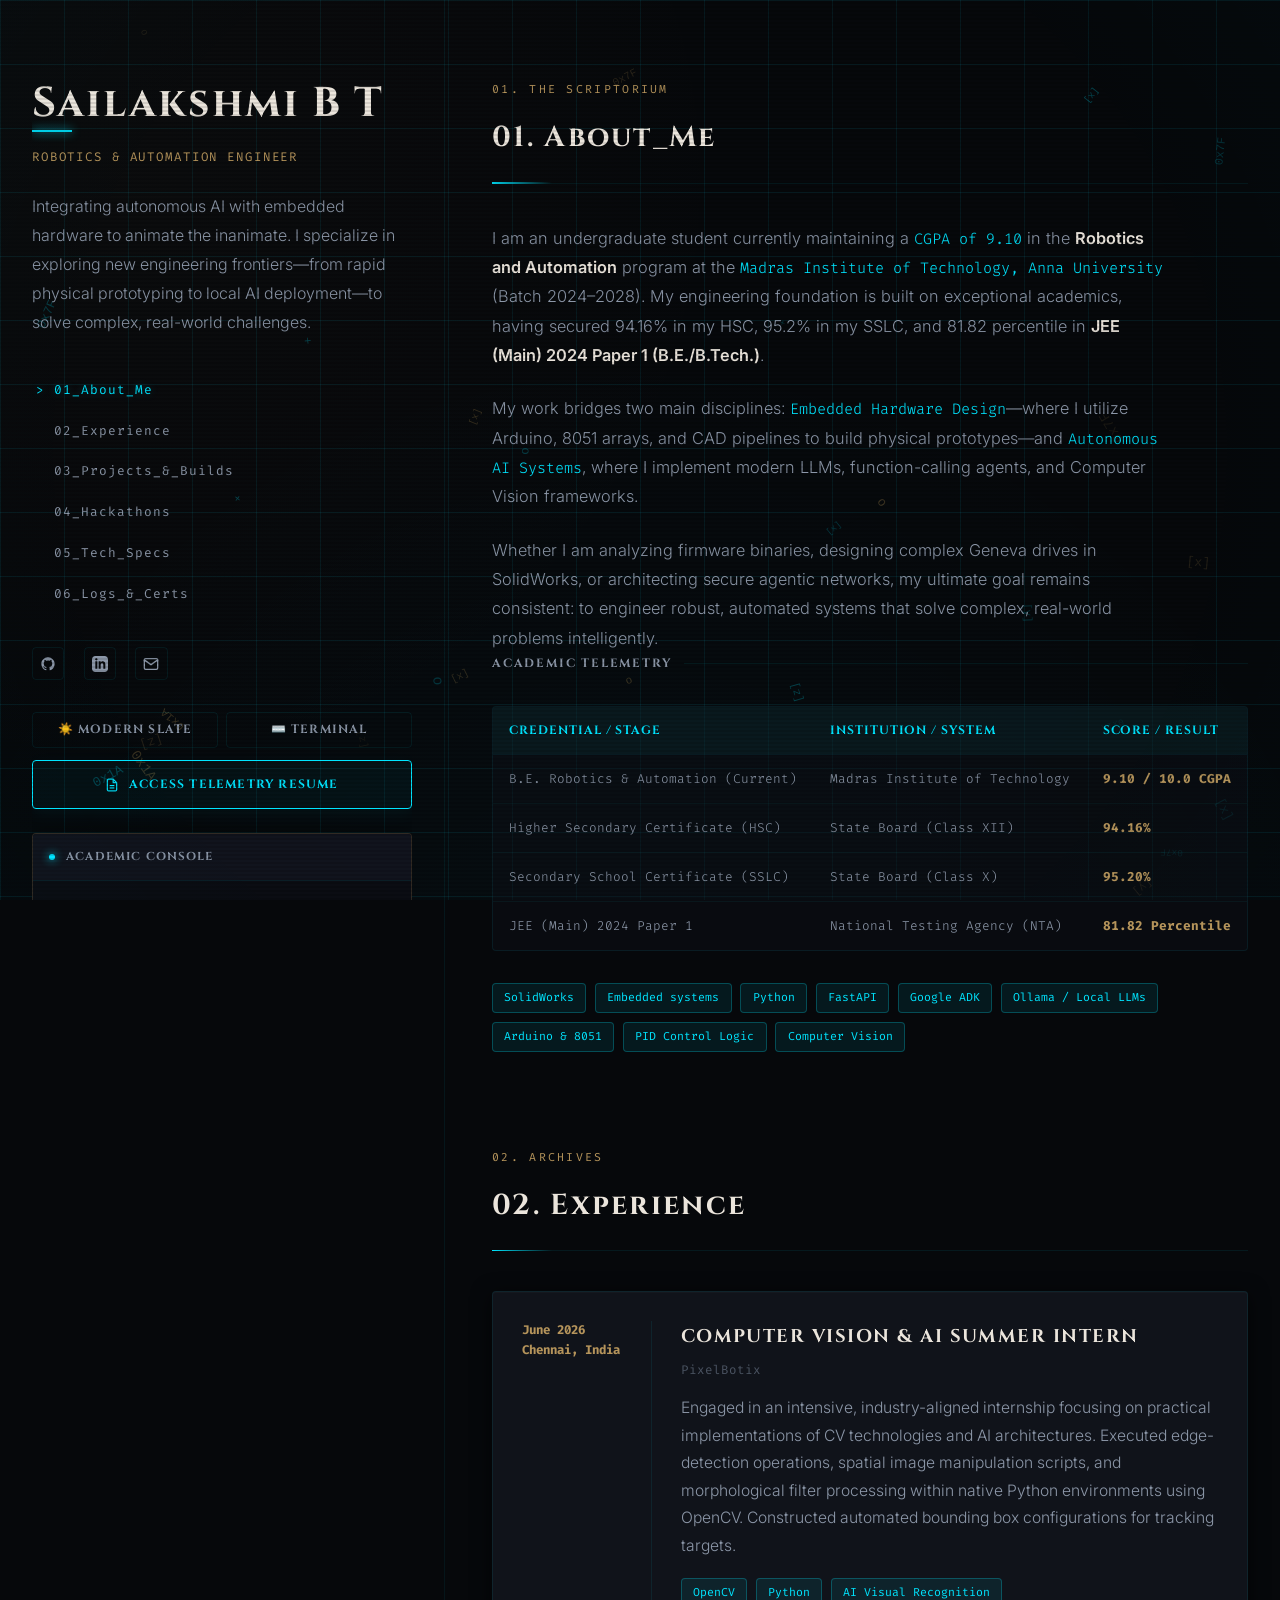
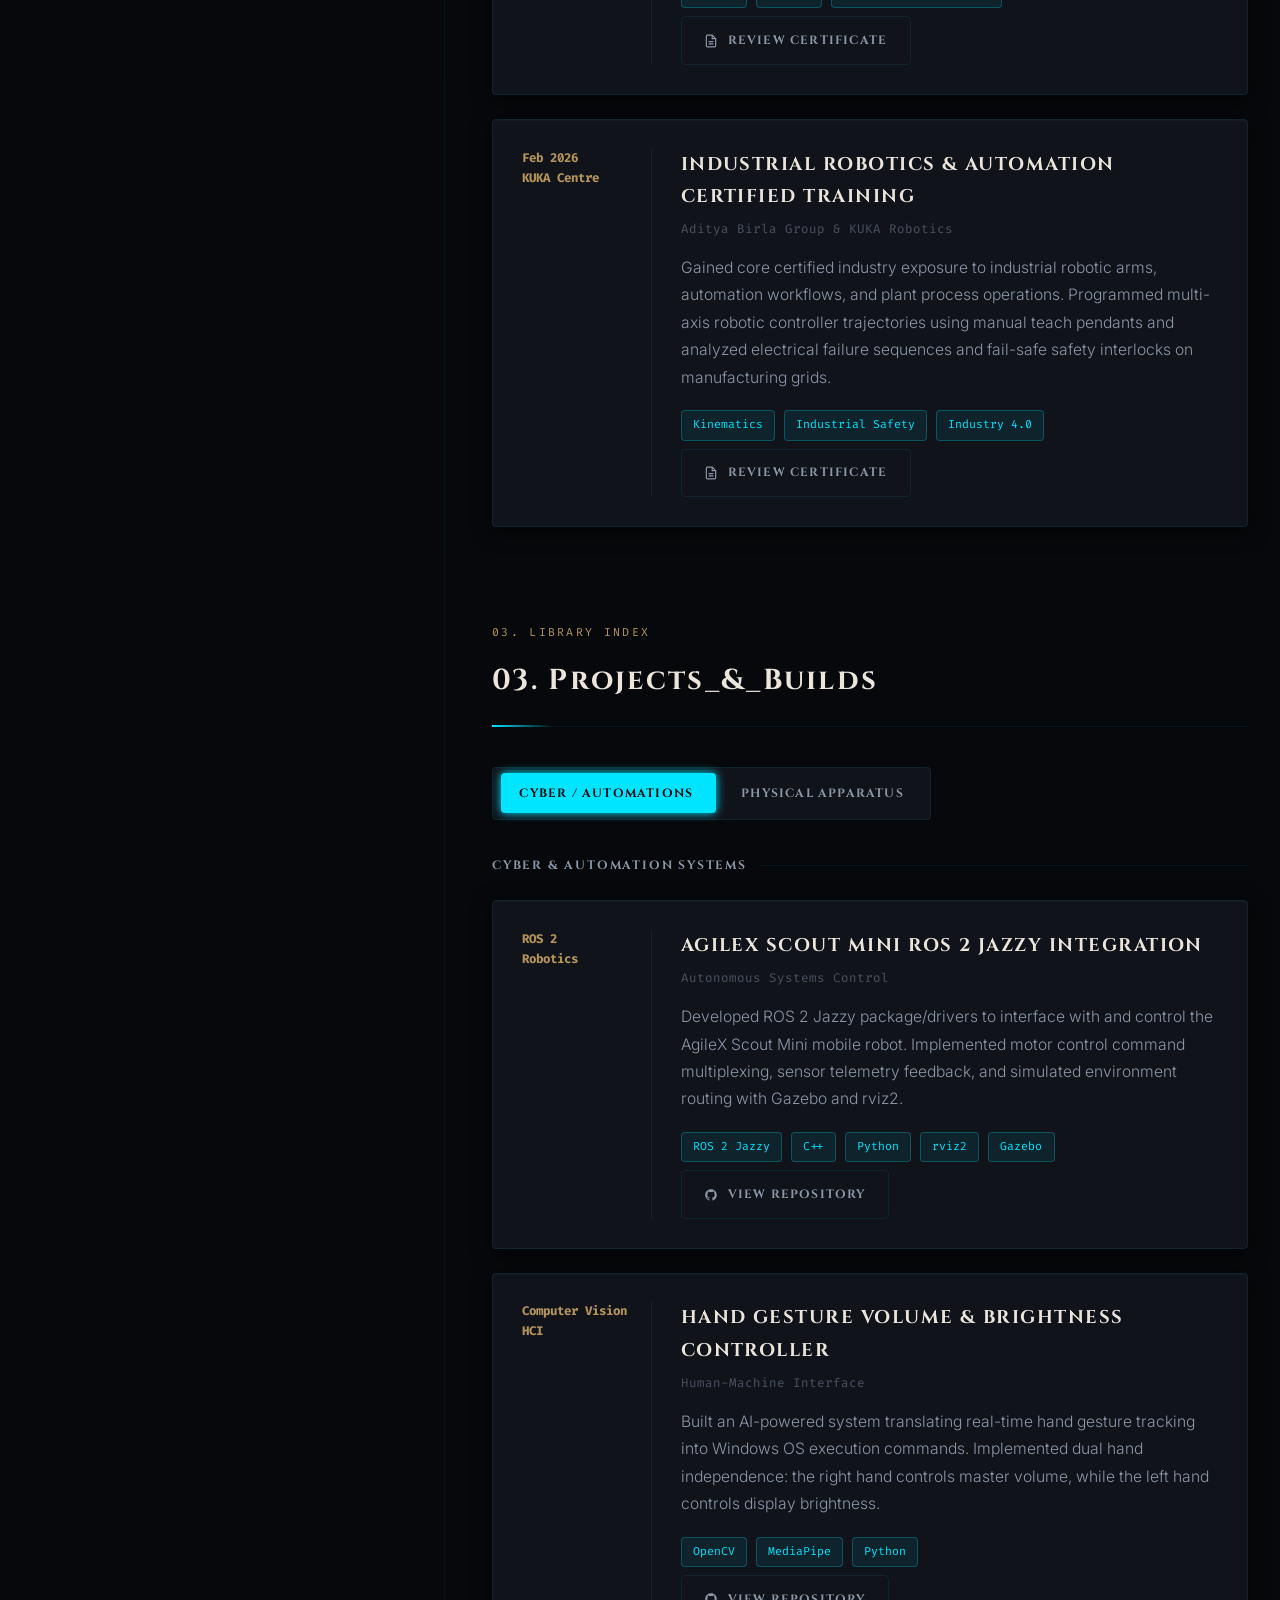
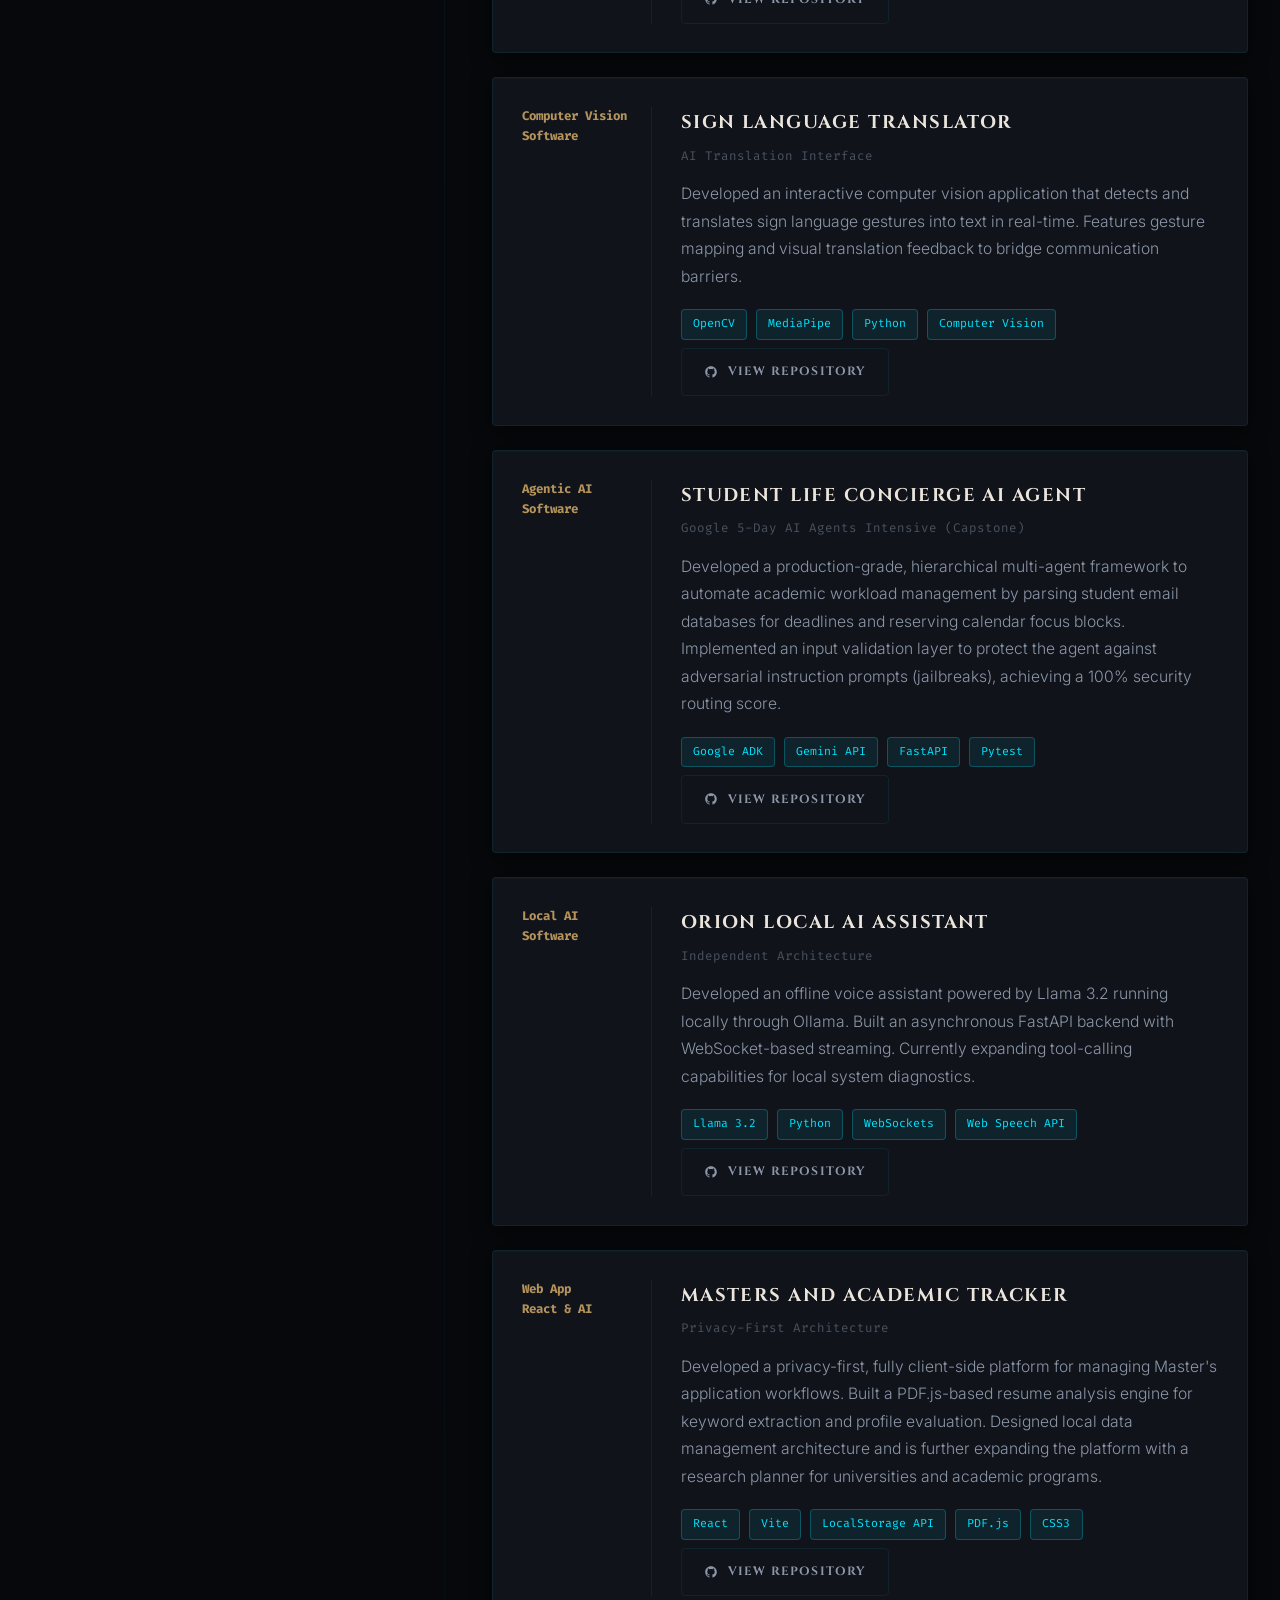
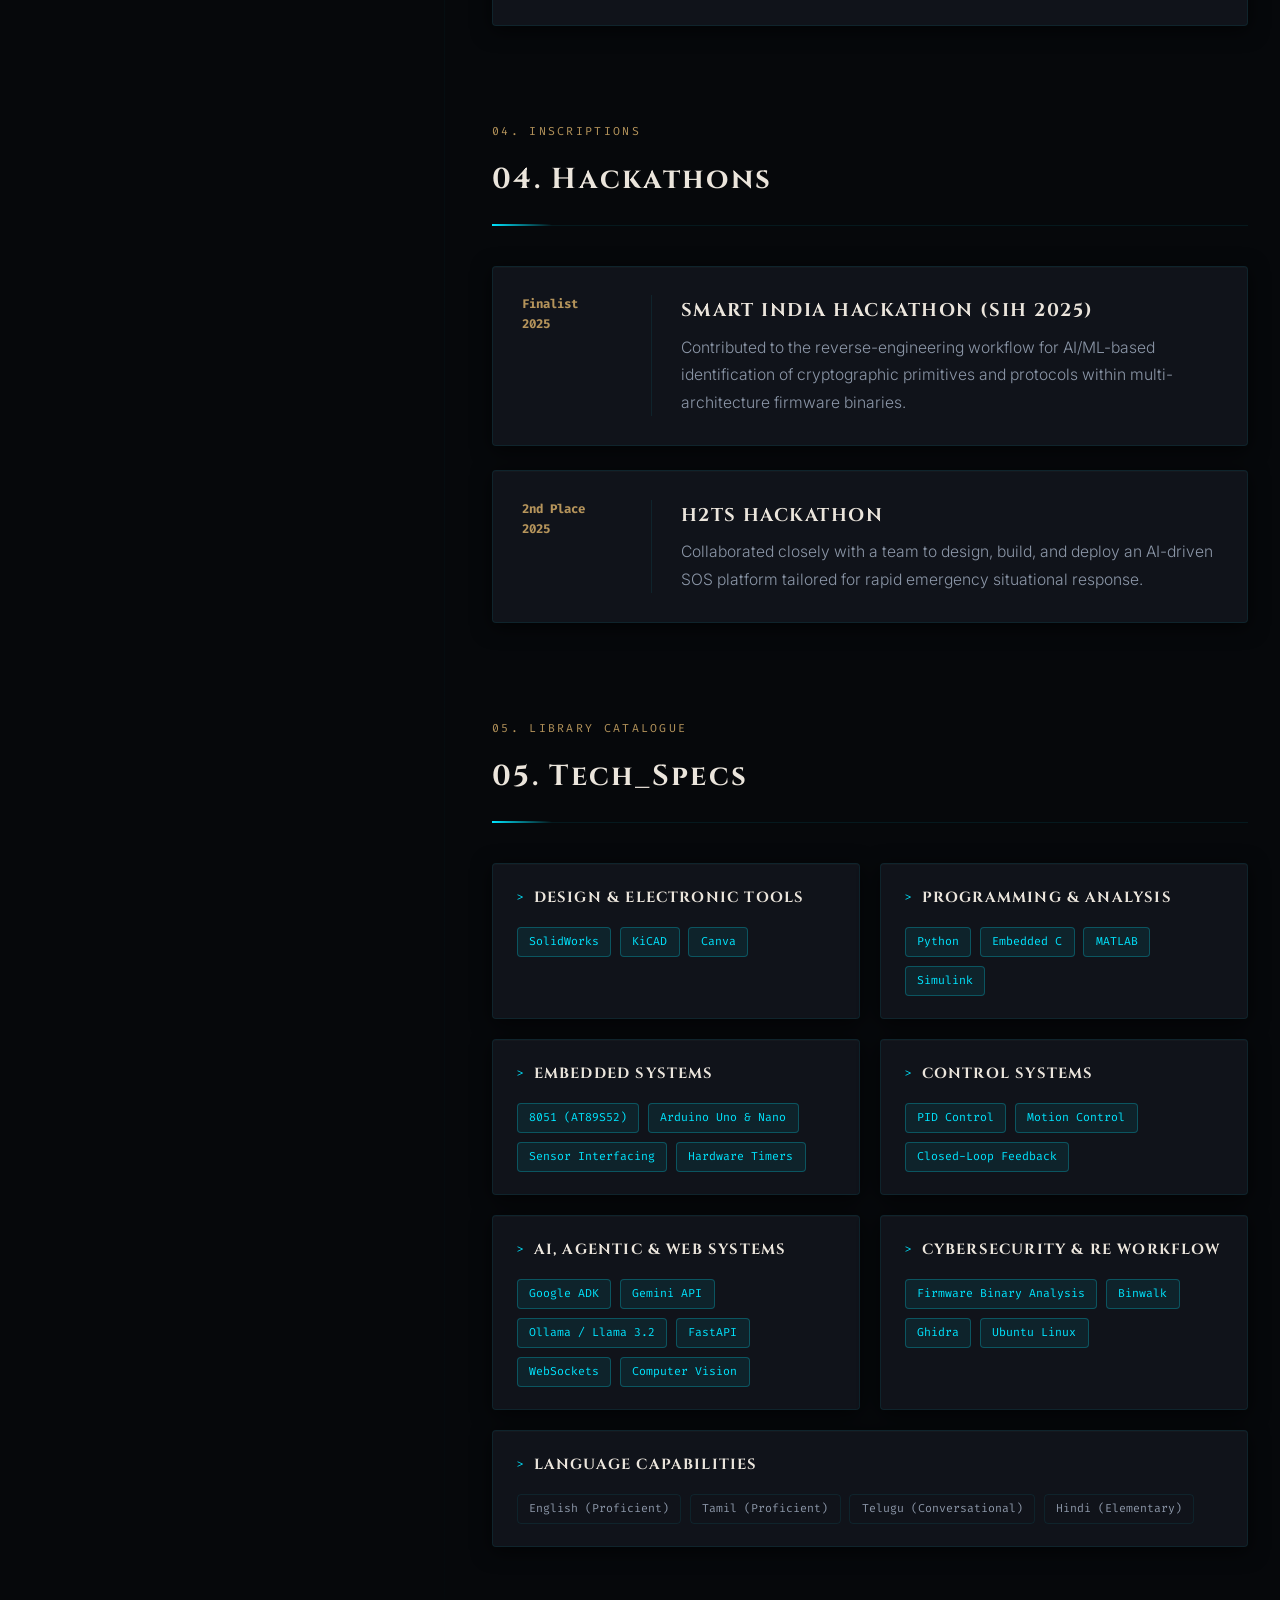
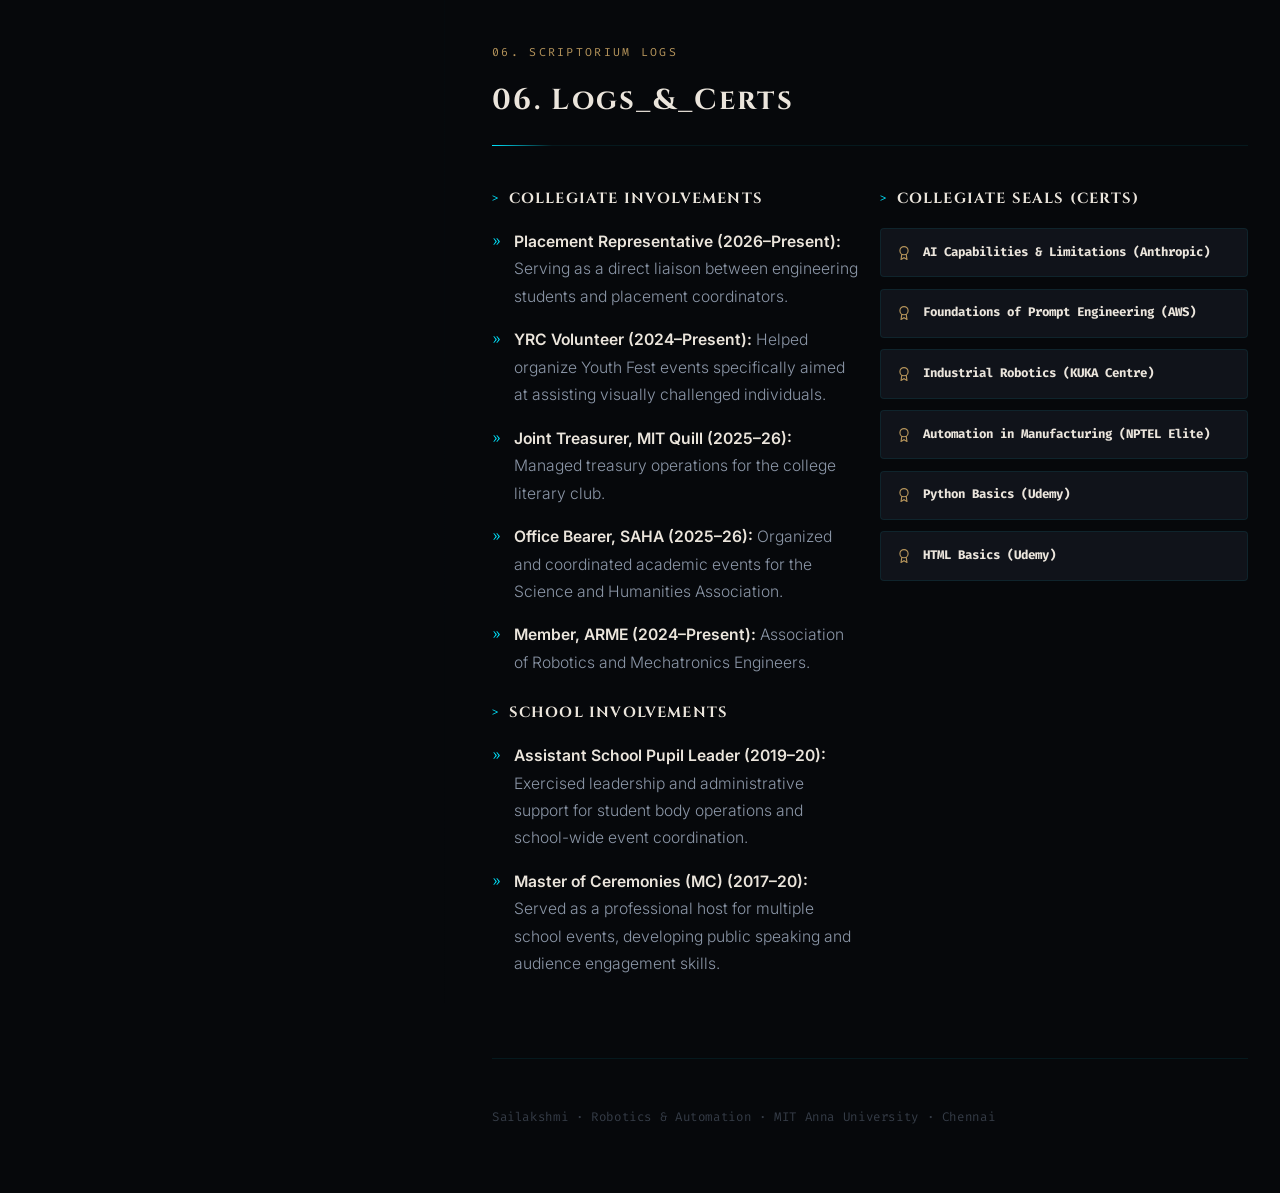
==== commit 4ad633af: "Remove VISA Hackathon and reorder software projects" ====
--- a/enhanced_portfolio/index.html
+++ b/enhanced_portfolio/index.html
@@ -1076,15 +1076,63 @@
         <h3 class="subsection-title">Cyber &amp; Automation Systems</h3>
 
         <article class="card">
-          <div class="card-meta">Web App<br>React &amp; AI</div>
+          <div class="card-meta">ROS 2<br>Robotics</div>
           <div class="card-body">
-            <h3>Masters and Academic Tracker</h3>
-            <span class="org">Privacy-First Architecture</span>
-            <p>Developed a privacy-first, fully client-side platform for managing Master's application workflows. Built a PDF.js-based resume analysis engine for keyword extraction and profile evaluation. Designed local data management architecture and is further expanding the platform with a research planner for universities and academic programs.</p>
+            <h3>AgileX Scout Mini ROS 2 Jazzy Integration</h3>
+            <span class="org">Autonomous Systems Control</span>
+            <p>Developed ROS 2 Jazzy package/drivers to interface with and control the AgileX Scout Mini mobile robot. Implemented motor control command multiplexing, sensor telemetry feedback, and simulated environment routing with Gazebo and rviz2.</p>
             <div class="tags-wrapper">
-              <span class="tag">React</span><span class="tag">Vite</span><span class="tag">LocalStorage API</span><span class="tag">PDF.js</span><span class="tag">CSS3</span>
+              <span class="tag">ROS 2 Jazzy</span><span class="tag">C++</span><span class="tag">Python</span><span class="tag">rviz2</span><span class="tag">Gazebo</span>
             </div>
-            <a href="https://github.com/Saibts/-Masters-Journey-Tracker-with-AI-Resume-Analyzer" target="_blank" rel="noopener" class="btn btn-ghost">
+            <a href="https://github.com/Saibts/AgileX_ScoutMini_JAZZY" target="_blank" rel="noopener" class="btn btn-ghost">
+              <svg viewBox="0 0 24 24" fill="currentColor" aria-hidden="true"><path d="M12 2C6.477 2 2 6.477 2 12c0 4.418 2.865 8.166 6.839 9.489.5.09.682-.217.682-.482 0-.237-.009-.866-.013-1.7-2.782.604-3.369-1.34-3.369-1.34-.454-1.156-1.11-1.462-1.11-1.462-.907-.62.069-.608.069-.608 1.003.07 1.531 1.03 1.531 1.03.892 1.529 2.341 1.087 2.91.831.092-.646.35-1.086.636-1.336-2.22-.253-4.555-1.11-4.555-4.943 0-1.091.39-1.984 1.029-2.683-.103-.253-.446-1.27.098-2.647 0 0 .84-.269 2.75 1.025A9.578 9.578 0 0 1 12 6.836c.85.004 1.705.114 2.504.337 1.909-1.294 2.747-1.025 2.747-1.025.546 1.377.202 2.394.1 2.647.64.699 1.028 1.592 1.028 2.683 0 3.842-2.339 4.687-4.566 4.935.359.309.678.919.678 1.852 0 1.336-.012 2.415-.012 2.741 0 .267.18.577.688.48C19.138 20.163 22 16.418 22 12c0-5.523-4.477-10-10-10z"/></svg>
+              View Repository
+            </a>
+          </div>
+        </article>
+
+        <article class="card">
+          <div class="card-meta">Computer Vision<br>HCI</div>
+          <div class="card-body">
+            <h3>Hand Gesture Volume &amp; Brightness Controller</h3>
+            <span class="org">Human-Machine Interface</span>
+            <p>Built an AI-powered system translating real-time hand gesture tracking into Windows OS execution commands. Implemented dual hand independence: the right hand controls master volume, while the left hand controls display brightness.</p>
+            <div class="tags-wrapper">
+              <span class="tag">OpenCV</span><span class="tag">MediaPipe</span><span class="tag">Python</span>
+            </div>
+            <a href="https://github.com/Saibts/hand-gesture-controller-vol-bright" target="_blank" rel="noopener" class="btn btn-ghost">
+              <svg viewBox="0 0 24 24" fill="currentColor" aria-hidden="true"><path d="M12 2C6.477 2 2 6.477 2 12c0 4.418 2.865 8.166 6.839 9.489.5.09.682-.217.682-.482 0-.237-.009-.866-.013-1.7-2.782.604-3.369-1.34-3.369-1.34-.454-1.156-1.11-1.462-1.11-1.462-.907-.62.069-.608.069-.608 1.003.07 1.531 1.03 1.531 1.03.892 1.529 2.341 1.087 2.91.831.092-.646.35-1.086.636-1.336-2.22-.253-4.555-1.11-4.555-4.943 0-1.091.39-1.984 1.029-2.683-.103-.253-.446-1.27.098-2.647 0 0 .84-.269 2.75 1.025A9.578 9.578 0 0 1 12 6.836c.85.004 1.705.114 2.504.337 1.909-1.294 2.747-1.025 2.747-1.025.546 1.377.202 2.394.1 2.647.64.699 1.028 1.592 1.028 2.683 0 3.842-2.339 4.687-4.566 4.935.359.309.678.919.678 1.852 0 1.336-.012 2.415-.012 2.741 0 .267.18.577.688.48C19.138 20.163 22 16.418 22 12c0-5.523-4.477-10-10-10z"/></svg>
+              View Repository
+            </a>
+          </div>
+        </article>
+
+        <article class="card">
+          <div class="card-meta">Computer Vision<br>Software</div>
+          <div class="card-body">
+            <h3>Sign Language Translator</h3>
+            <span class="org">AI Translation Interface</span>
+            <p>Developed an interactive computer vision application that detects and translates sign language gestures into text in real-time. Features gesture mapping and visual translation feedback to bridge communication barriers.</p>
+            <div class="tags-wrapper">
+              <span class="tag">OpenCV</span><span class="tag">MediaPipe</span><span class="tag">Python</span><span class="tag">Computer Vision</span>
+            </div>
+            <a href="https://github.com/Saibts/sign-language-translator-cv" target="_blank" rel="noopener" class="btn btn-ghost">
+              <svg viewBox="0 0 24 24" fill="currentColor" aria-hidden="true"><path d="M12 2C6.477 2 2 6.477 2 12c0 4.418 2.865 8.166 6.839 9.489.5.09.682-.217.682-.482 0-.237-.009-.866-.013-1.7-2.782.604-3.369-1.34-3.369-1.34-.454-1.156-1.11-1.462-1.11-1.462-.907-.62.069-.608.069-.608 1.003.07 1.531 1.03 1.531 1.03.892 1.529 2.341 1.087 2.91.831.092-.646.35-1.086.636-1.336-2.22-.253-4.555-1.11-4.555-4.943 0-1.091.39-1.984 1.029-2.683-.103-.253-.446-1.27.098-2.647 0 0 .84-.269 2.75 1.025A9.578 9.578 0 0 1 12 6.836c.85.004 1.705.114 2.504.337 1.909-1.294 2.747-1.025 2.747-1.025.546 1.377.202 2.394.1 2.647.64.699 1.028 1.592 1.028 2.683 0 3.842-2.339 4.687-4.566 4.935.359.309.678.919.678 1.852 0 1.336-.012 2.415-.012 2.741 0 .267.18.577.688.48C19.138 20.163 22 16.418 22 12c0-5.523-4.477-10-10-10z"/></svg>
+              View Repository
+            </a>
+          </div>
+        </article>
+
+        <article class="card">
+          <div class="card-meta">Agentic AI<br>Software</div>
+          <div class="card-body">
+            <h3>Student Life Concierge AI Agent</h3>
+            <span class="org">Google 5-Day AI Agents Intensive (Capstone)</span>
+            <p>Developed a production-grade, hierarchical multi-agent framework to automate academic workload management by parsing student email databases for deadlines and reserving calendar focus blocks. Implemented an input validation layer to protect the agent against adversarial instruction prompts (jailbreaks), achieving a 100% security routing score.</p>
+            <div class="tags-wrapper">
+              <span class="tag">Google ADK</span><span class="tag">Gemini API</span><span class="tag">FastAPI</span><span class="tag">Pytest</span>
+            </div>
+            <a href="https://github.com/Saibts/student-life-concierge-app" target="_blank" rel="noopener" class="btn btn-ghost">
               <svg viewBox="0 0 24 24" fill="currentColor" aria-hidden="true"><path d="M12 2C6.477 2 2 6.477 2 12c0 4.418 2.865 8.166 6.839 9.489.5.09.682-.217.682-.482 0-.237-.009-.866-.013-1.7-2.782.604-3.369-1.34-3.369-1.34-.454-1.156-1.11-1.462-1.11-1.462-.907-.62.069-.608.069-.608 1.003.07 1.531 1.03 1.531 1.03.892 1.529 2.341 1.087 2.91.831.092-.646.35-1.086.636-1.336-2.22-.253-4.555-1.11-4.555-4.943 0-1.091.39-1.984 1.029-2.683-.103-.253-.446-1.27.098-2.647 0 0 .84-.269 2.75 1.025A9.578 9.578 0 0 1 12 6.836c.85.004 1.705.114 2.504.337 1.909-1.294 2.747-1.025 2.747-1.025.546 1.377.202 2.394.1 2.647.64.699 1.028 1.592 1.028 2.683 0 3.842-2.339 4.687-4.566 4.935.359.309.678.919.678 1.852 0 1.336-.012 2.415-.012 2.741 0 .267.18.577.688.48C19.138 20.163 22 16.418 22 12c0-5.523-4.477-10-10-10z"/></svg>
               View Repository
             </a>
@@ -1108,63 +1156,15 @@
         </article>
 
         <article class="card">
-          <div class="card-meta">ROS 2<br>Robotics</div>
+          <div class="card-meta">Web App<br>React &amp; AI</div>
           <div class="card-body">
-            <h3>AgileX Scout Mini ROS 2 Jazzy Integration</h3>
-            <span class="org">Autonomous Systems Control</span>
-            <p>Developed ROS 2 Jazzy package/drivers to interface with and control the AgileX Scout Mini mobile robot. Implemented motor control command multiplexing, sensor telemetry feedback, and simulated environment routing with Gazebo and rviz2.</p>
+            <h3>Masters and Academic Tracker</h3>
+            <span class="org">Privacy-First Architecture</span>
+            <p>Developed a privacy-first, fully client-side platform for managing Master's application workflows. Built a PDF.js-based resume analysis engine for keyword extraction and profile evaluation. Designed local data management architecture and is further expanding the platform with a research planner for universities and academic programs.</p>
             <div class="tags-wrapper">
-              <span class="tag">ROS 2 Jazzy</span><span class="tag">C++</span><span class="tag">Python</span><span class="tag">rviz2</span><span class="tag">Gazebo</span>
+              <span class="tag">React</span><span class="tag">Vite</span><span class="tag">LocalStorage API</span><span class="tag">PDF.js</span><span class="tag">CSS3</span>
             </div>
-            <a href="https://github.com/Saibts/AgileX_ScoutMini_JAZZY" target="_blank" rel="noopener" class="btn btn-ghost">
-              <svg viewBox="0 0 24 24" fill="currentColor" aria-hidden="true"><path d="M12 2C6.477 2 2 6.477 2 12c0 4.418 2.865 8.166 6.839 9.489.5.09.682-.217.682-.482 0-.237-.009-.866-.013-1.7-2.782.604-3.369-1.34-3.369-1.34-.454-1.156-1.11-1.462-1.11-1.462-.907-.62.069-.608.069-.608 1.003.07 1.531 1.03 1.531 1.03.892 1.529 2.341 1.087 2.91.831.092-.646.35-1.086.636-1.336-2.22-.253-4.555-1.11-4.555-4.943 0-1.091.39-1.984 1.029-2.683-.103-.253-.446-1.27.098-2.647 0 0 .84-.269 2.75 1.025A9.578 9.578 0 0 1 12 6.836c.85.004 1.705.114 2.504.337 1.909-1.294 2.747-1.025 2.747-1.025.546 1.377.202 2.394.1 2.647.64.699 1.028 1.592 1.028 2.683 0 3.842-2.339 4.687-4.566 4.935.359.309.678.919.678 1.852 0 1.336-.012 2.415-.012 2.741 0 .267.18.577.688.48C19.138 20.163 22 16.418 22 12c0-5.523-4.477-10-10-10z"/></svg>
-              View Repository
-            </a>
-          </div>
-        </article>
-
-        <article class="card">
-          <div class="card-meta">Agentic AI<br>Software</div>
-          <div class="card-body">
-            <h3>Student Life Concierge AI Agent</h3>
-            <span class="org">Google 5-Day AI Agents Intensive (Capstone)</span>
-            <p>Developed a production-grade, hierarchical multi-agent framework to automate academic workload management by parsing student email databases for deadlines and reserving calendar focus blocks. Implemented an input validation layer to protect the agent against adversarial instruction prompts (jailbreaks), achieving a 100% security routing score.</p>
-            <div class="tags-wrapper">
-              <span class="tag">Google ADK</span><span class="tag">Gemini API</span><span class="tag">FastAPI</span><span class="tag">Pytest</span>
-            </div>
-            <a href="https://github.com/Saibts/student-life-concierge-app" target="_blank" rel="noopener" class="btn btn-ghost">
-              <svg viewBox="0 0 24 24" fill="currentColor" aria-hidden="true"><path d="M12 2C6.477 2 2 6.477 2 12c0 4.418 2.865 8.166 6.839 9.489.5.09.682-.217.682-.482 0-.237-.009-.866-.013-1.7-2.782.604-3.369-1.34-3.369-1.34-.454-1.156-1.11-1.462-1.11-1.462-.907-.62.069-.608.069-.608 1.003.07 1.531 1.03 1.531 1.03.892 1.529 2.341 1.087 2.91.831.092-.646.35-1.086.636-1.336-2.22-.253-4.555-1.11-4.555-4.943 0-1.091.39-1.984 1.029-2.683-.103-.253-.446-1.27.098-2.647 0 0 .84-.269 2.75 1.025A9.578 9.578 0 0 1 12 6.836c.85.004 1.705.114 2.504.337 1.909-1.294 2.747-1.025 2.747-1.025.546 1.377.202 2.394.1 2.647.64.699 1.028 1.592 1.028 2.683 0 3.842-2.339 4.687-4.566 4.935.359.309.678.919.678 1.852 0 1.336-.012 2.415-.012 2.741 0 .267.18.577.688.48C19.138 20.163 22 16.418 22 12c0-5.523-4.477-10-10-10z"/></svg>
-              View Repository
-            </a>
-          </div>
-        </article>
-
-        <article class="card">
-          <div class="card-meta">Computer Vision<br>HCI</div>
-          <div class="card-body">
-            <h3>Hand Gesture Volume &amp; Brightness Controller</h3>
-            <span class="org">Human-Machine Interface</span>
-            <p>Built an AI-powered system translating real-time hand gesture tracking into Windows OS execution commands. Implemented dual hand independence: the right hand controls master volume, while the left hand controls display brightness.</p>
-            <div class="tags-wrapper">
-              <span class="tag">OpenCV</span><span class="tag">MediaPipe</span><span class="tag">Python</span>
-            </div>
-            <a href="https://github.com/Saibts/hand-gesture-controller-vol-bright" target="_blank" rel="noopener" class="btn btn-ghost">
-              <svg viewBox="0 0 24 24" fill="currentColor" aria-hidden="true"><path d="M12 2C6.477 2 2 6.477 2 12c0 4.418 2.865 8.166 6.839 9.489.5.09.682-.217.682-.482 0-.237-.009-.866-.013-1.7-2.782.604-3.369-1.34-3.369-1.34-.454-1.156-1.11-1.462-1.11-1.462-.907-.62.069-.608.069-.608 1.003.07 1.531 1.03 1.531 1.03.892 1.529 2.341 1.087 2.91.831.092-.646.35-1.086.636-1.336-2.22-.253-4.555-1.11-4.555-4.943 0-1.091.39-1.984 1.029-2.683-.103-.253-.446-1.27.098-2.647 0 0 .84-.269 2.75 1.025A9.578 9.578 0 0 1 12 6.836c.85.004 1.705.114 2.504.337 1.909-1.294 2.747-1.025 2.747-1.025.546 1.377.202 2.394.1 2.647.64.699 1.028 1.592 1.028 2.683 0 3.842-2.339 4.687-4.566 4.935.359.309.678.919.678 1.852 0 1.336-.012 2.415-.012 2.741 0 .267.18.577.688.48C19.138 20.163 22 16.418 22 12c0-5.523-4.477-10-10-10z"/></svg>
-              View Repository
-            </a>
-          </div>
-        </article>
-
-        <article class="card">
-          <div class="card-meta">Computer Vision<br>Software</div>
-          <div class="card-body">
-            <h3>Sign Language Translator</h3>
-            <span class="org">AI Translation Interface</span>
-            <p>Developed an interactive computer vision application that detects and translates sign language gestures into text in real-time. Features gesture mapping and visual translation feedback to bridge communication barriers.</p>
-            <div class="tags-wrapper">
-              <span class="tag">OpenCV</span><span class="tag">MediaPipe</span><span class="tag">Python</span><span class="tag">Computer Vision</span>
-            </div>
-            <a href="https://github.com/Saibts/sign-language-translator-cv" target="_blank" rel="noopener" class="btn btn-ghost">
+            <a href="https://github.com/Saibts/-Masters-Journey-Tracker-with-AI-Resume-Analyzer" target="_blank" rel="noopener" class="btn btn-ghost">
               <svg viewBox="0 0 24 24" fill="currentColor" aria-hidden="true"><path d="M12 2C6.477 2 2 6.477 2 12c0 4.418 2.865 8.166 6.839 9.489.5.09.682-.217.682-.482 0-.237-.009-.866-.013-1.7-2.782.604-3.369-1.34-3.369-1.34-.454-1.156-1.11-1.462-1.11-1.462-.907-.62.069-.608.069-.608 1.003.07 1.531 1.03 1.531 1.03.892 1.529 2.341 1.087 2.91.831.092-.646.35-1.086.636-1.336-2.22-.253-4.555-1.11-4.555-4.943 0-1.091.39-1.984 1.029-2.683-.103-.253-.446-1.27.098-2.647 0 0 .84-.269 2.75 1.025A9.578 9.578 0 0 1 12 6.836c.85.004 1.705.114 2.504.337 1.909-1.294 2.747-1.025 2.747-1.025.546 1.377.202 2.394.1 2.647.64.699 1.028 1.592 1.028 2.683 0 3.842-2.339 4.687-4.566 4.935.359.309.678.919.678 1.852 0 1.336-.012 2.415-.012 2.741 0 .267.18.577.688.48C19.138 20.163 22 16.418 22 12c0-5.523-4.477-10-10-10z"/></svg>
               View Repository
             </a>
@@ -1270,14 +1270,6 @@
         <div class="card-body">
           <h3>H2TS Hackathon</h3>
           <p>Collaborated closely with a team to design, build, and deploy an AI-driven SOS platform tailored for rapid emergency situational response.</p>
-        </div>
-      </article>
-
-      <article class="card">
-        <div class="card-meta">Participant<br>2026</div>
-        <div class="card-body">
-          <h3>VISA 24-Hour Hackathon</h3>
-          <p>Competed in an intense 24-hour innovation sprint, testing rapid prototyping limits, system deployment, and teamwork under extreme pressure constraints.</p>
         </div>
       </article>
     </section>
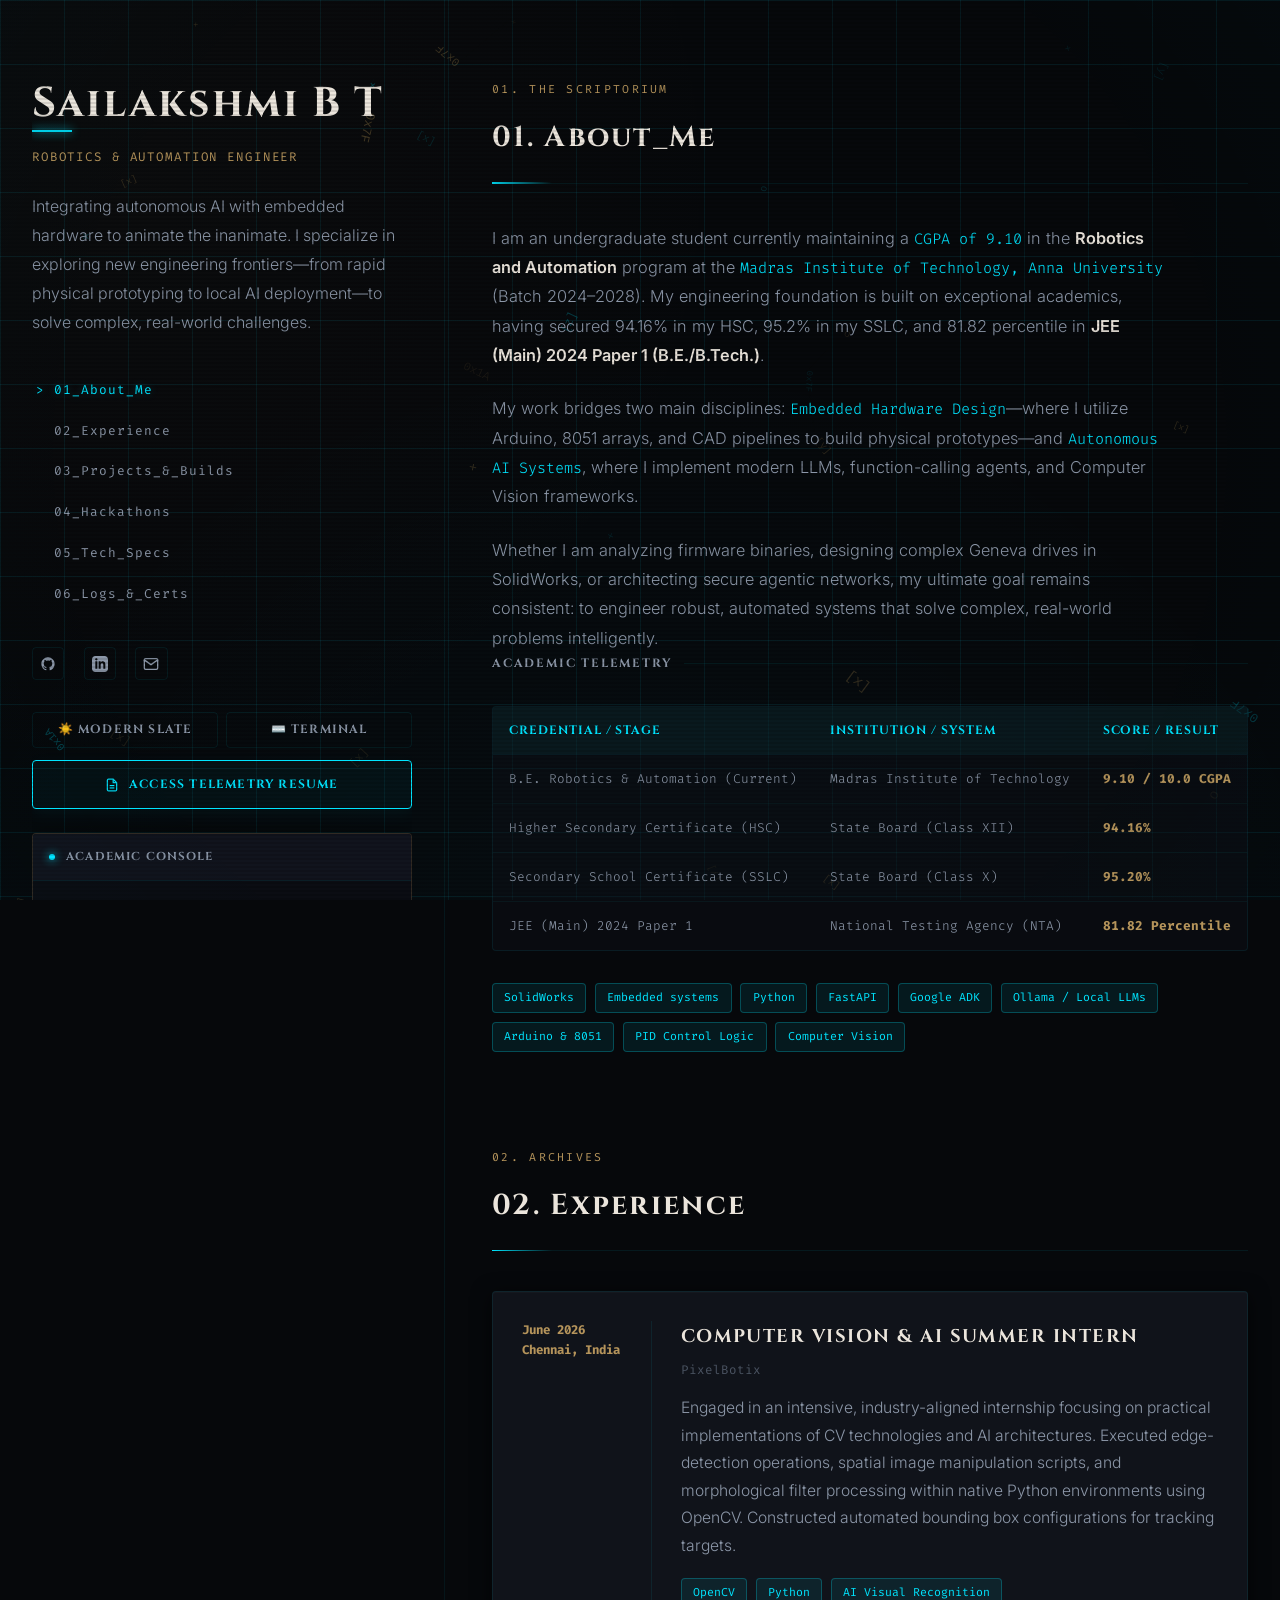
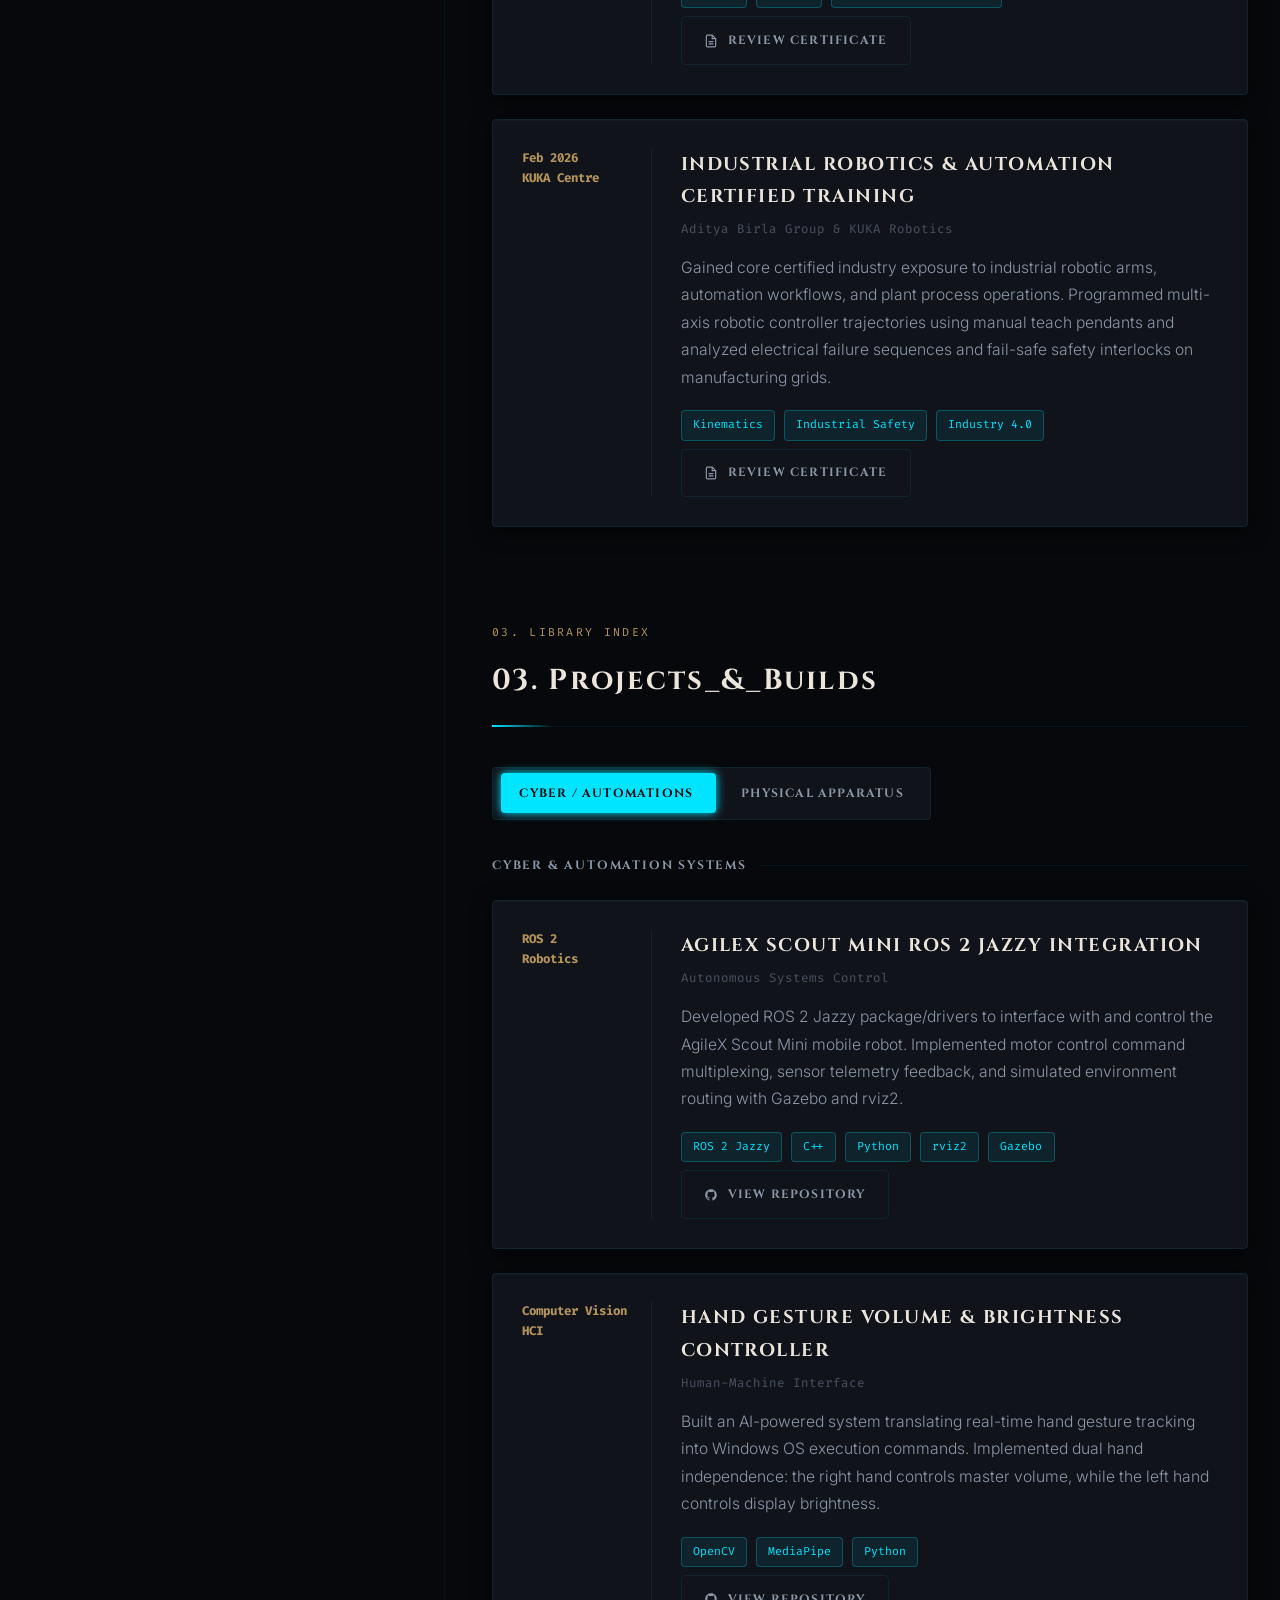
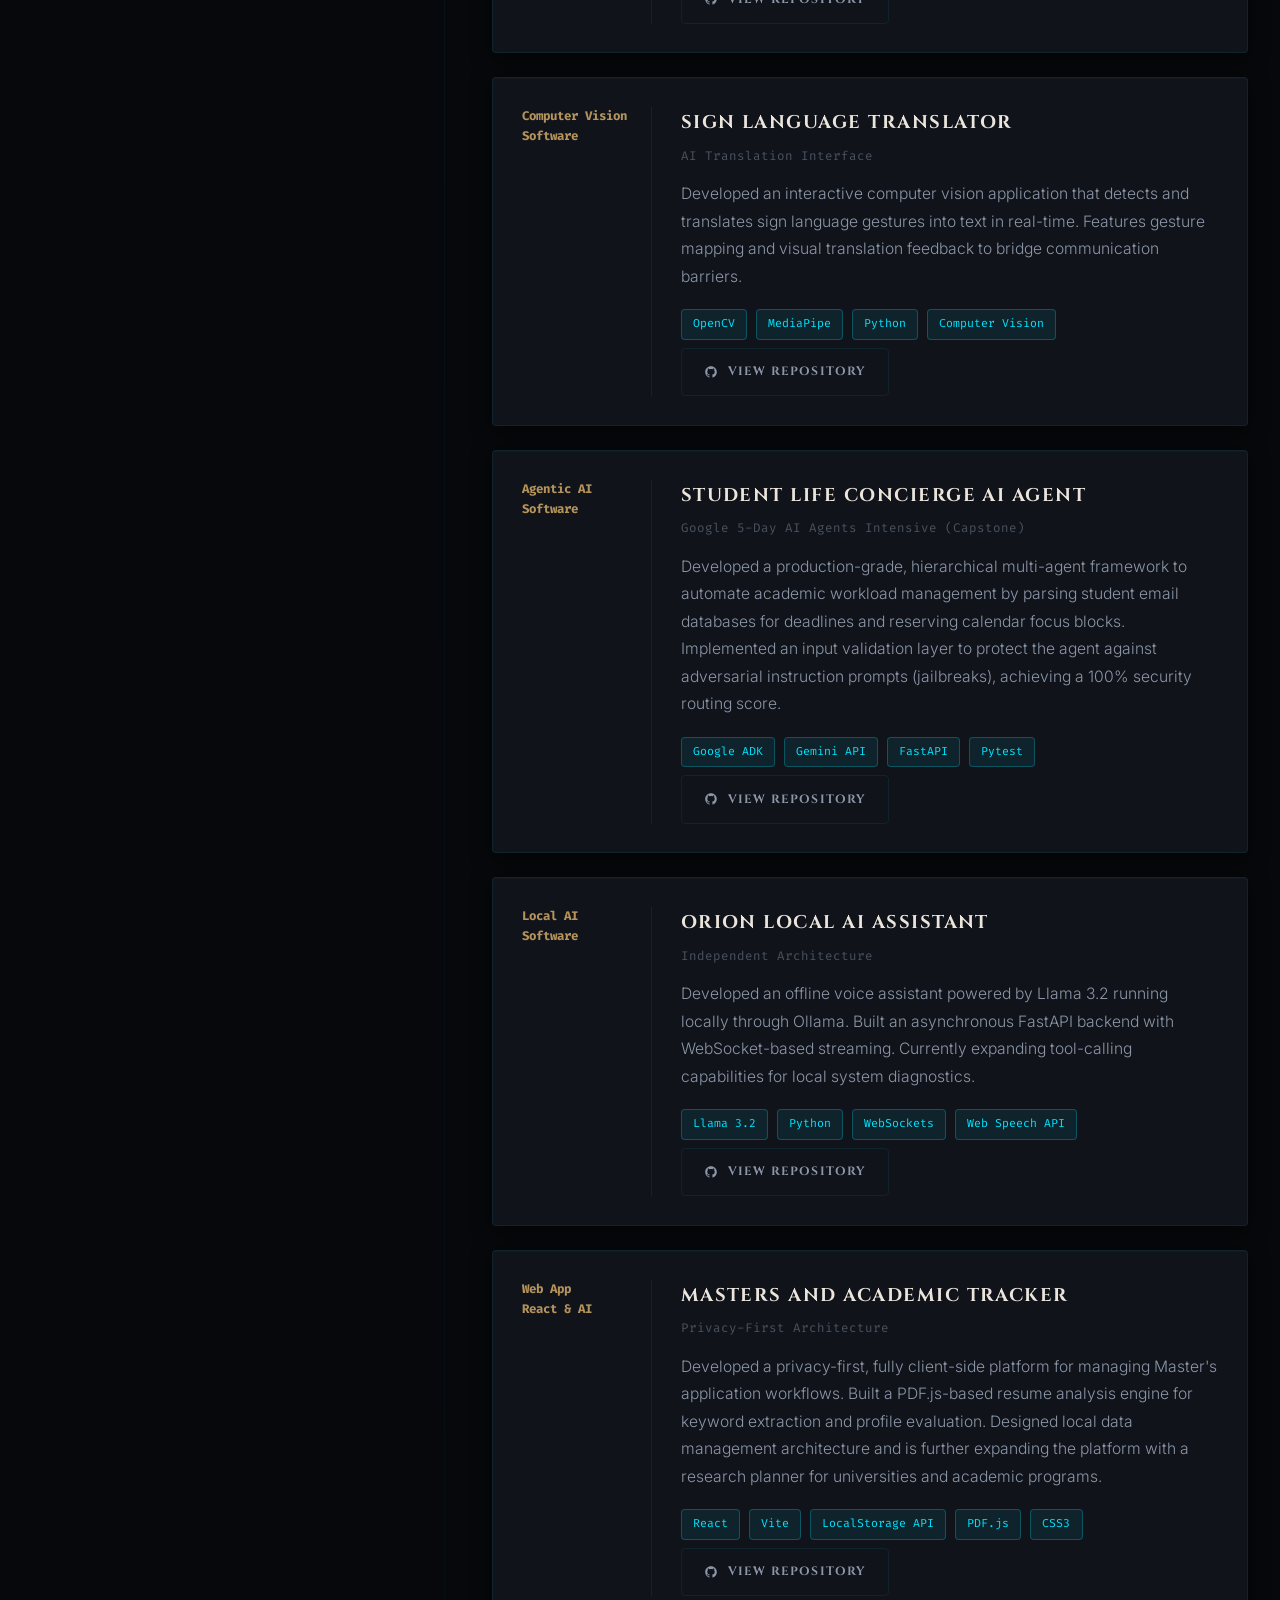
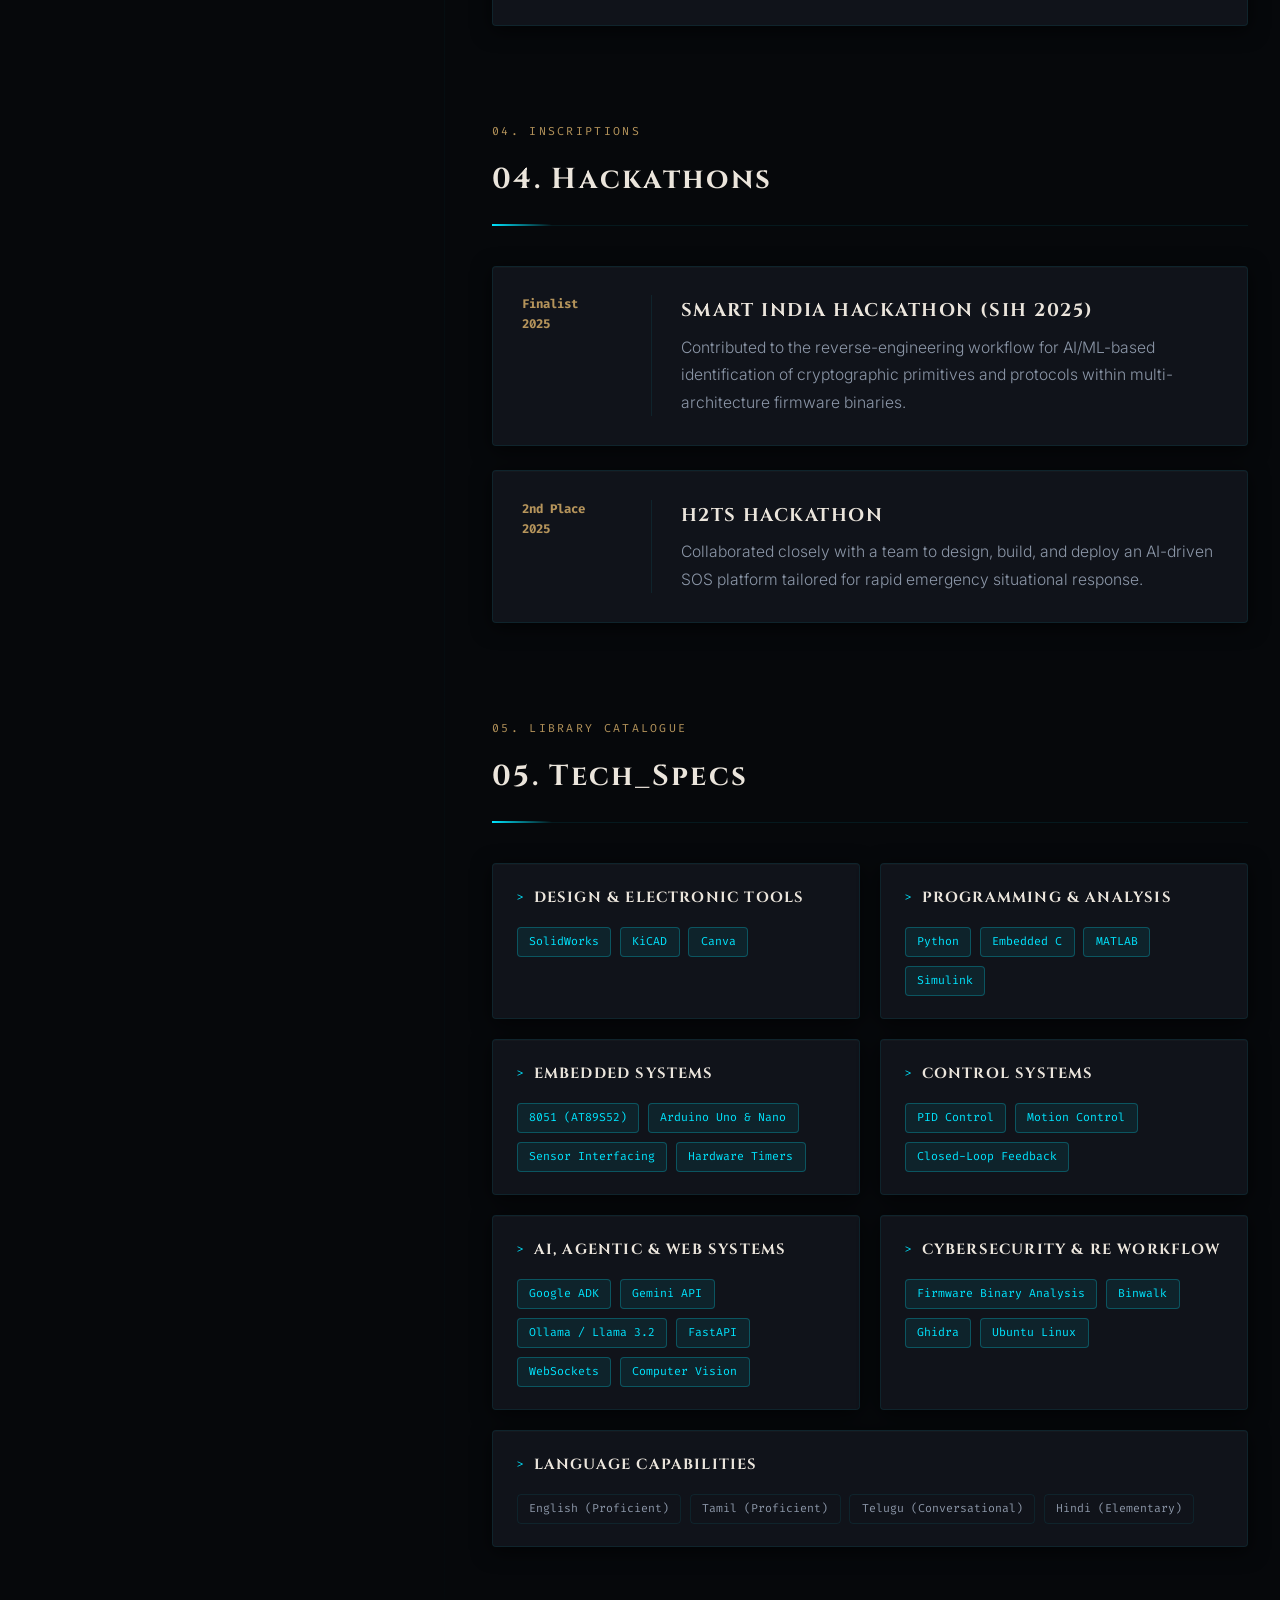
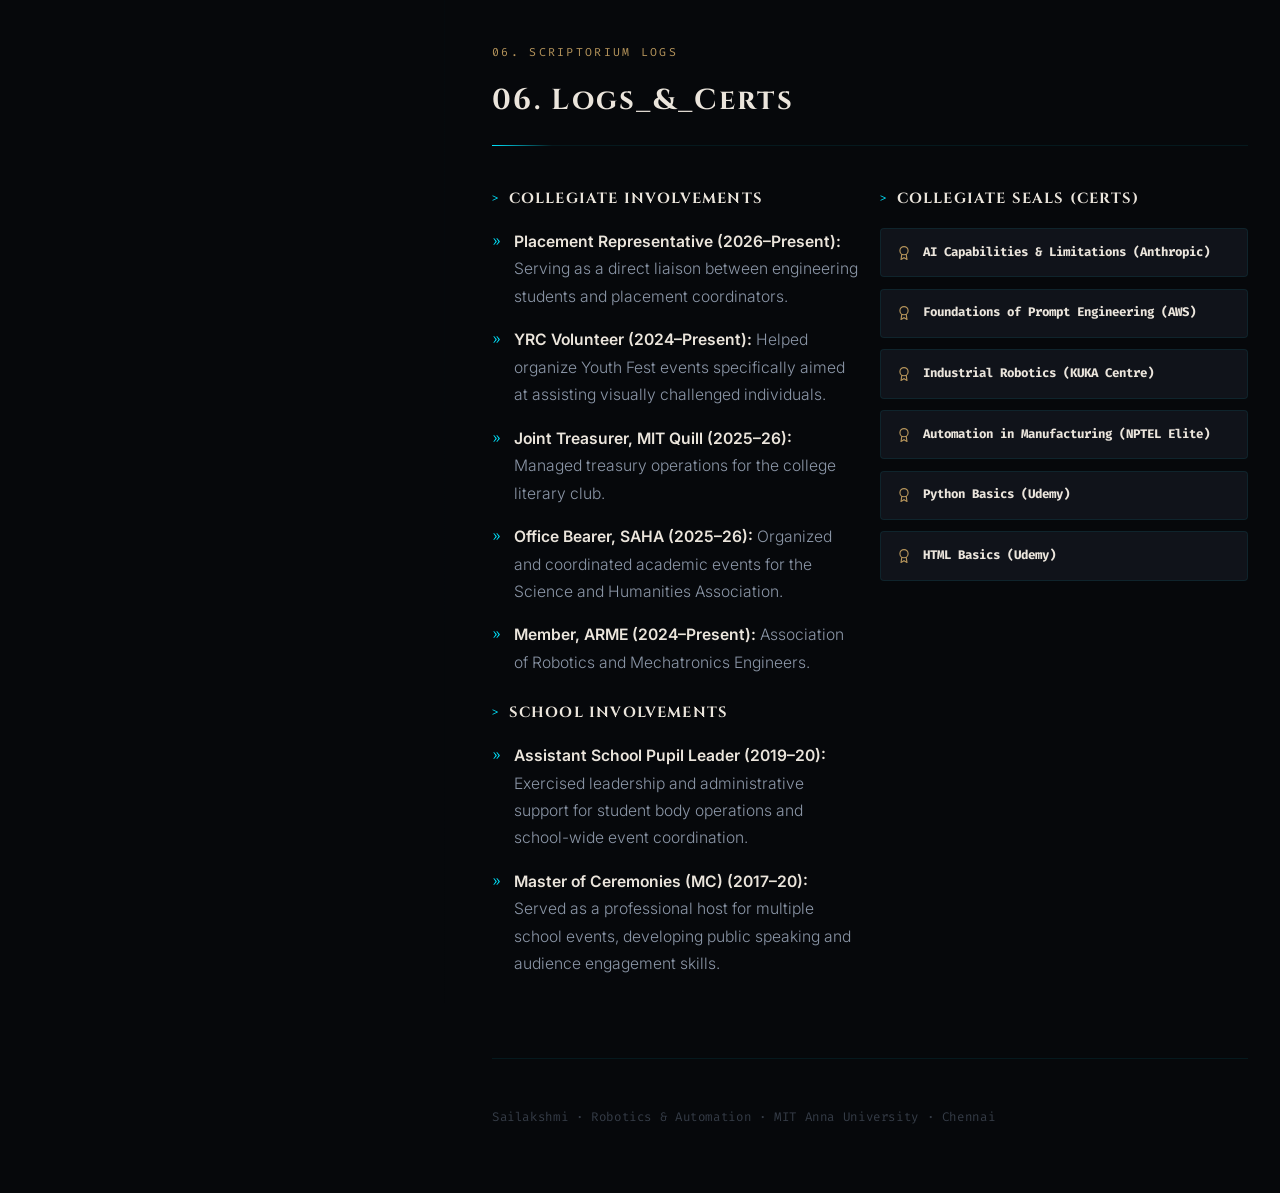
==== commit c1a10cee: "chore: update resume to ATS optimized version" ====
--- a/enhanced_portfolio/index.html
+++ b/enhanced_portfolio/index.html
@@ -1415,7 +1415,7 @@
       <svg viewBox="0 0 24 24" fill="none" stroke="currentColor" stroke-width="2" aria-hidden="true"><path d="M19 12H5M12 19l-7-7 7-7"/></svg>
       Return to Scriptorium
     </button>
-    <a href="Sailakshmi_Resume.pdf" target="_blank" rel="noopener" download class="btn btn-primary btn-compact">
+    <a href="Sailakshmi_Resume_ATS_Optimized.pdf" target="_blank" rel="noopener" download class="btn btn-primary btn-compact">
       Download Resume
     </a>
   </div>
